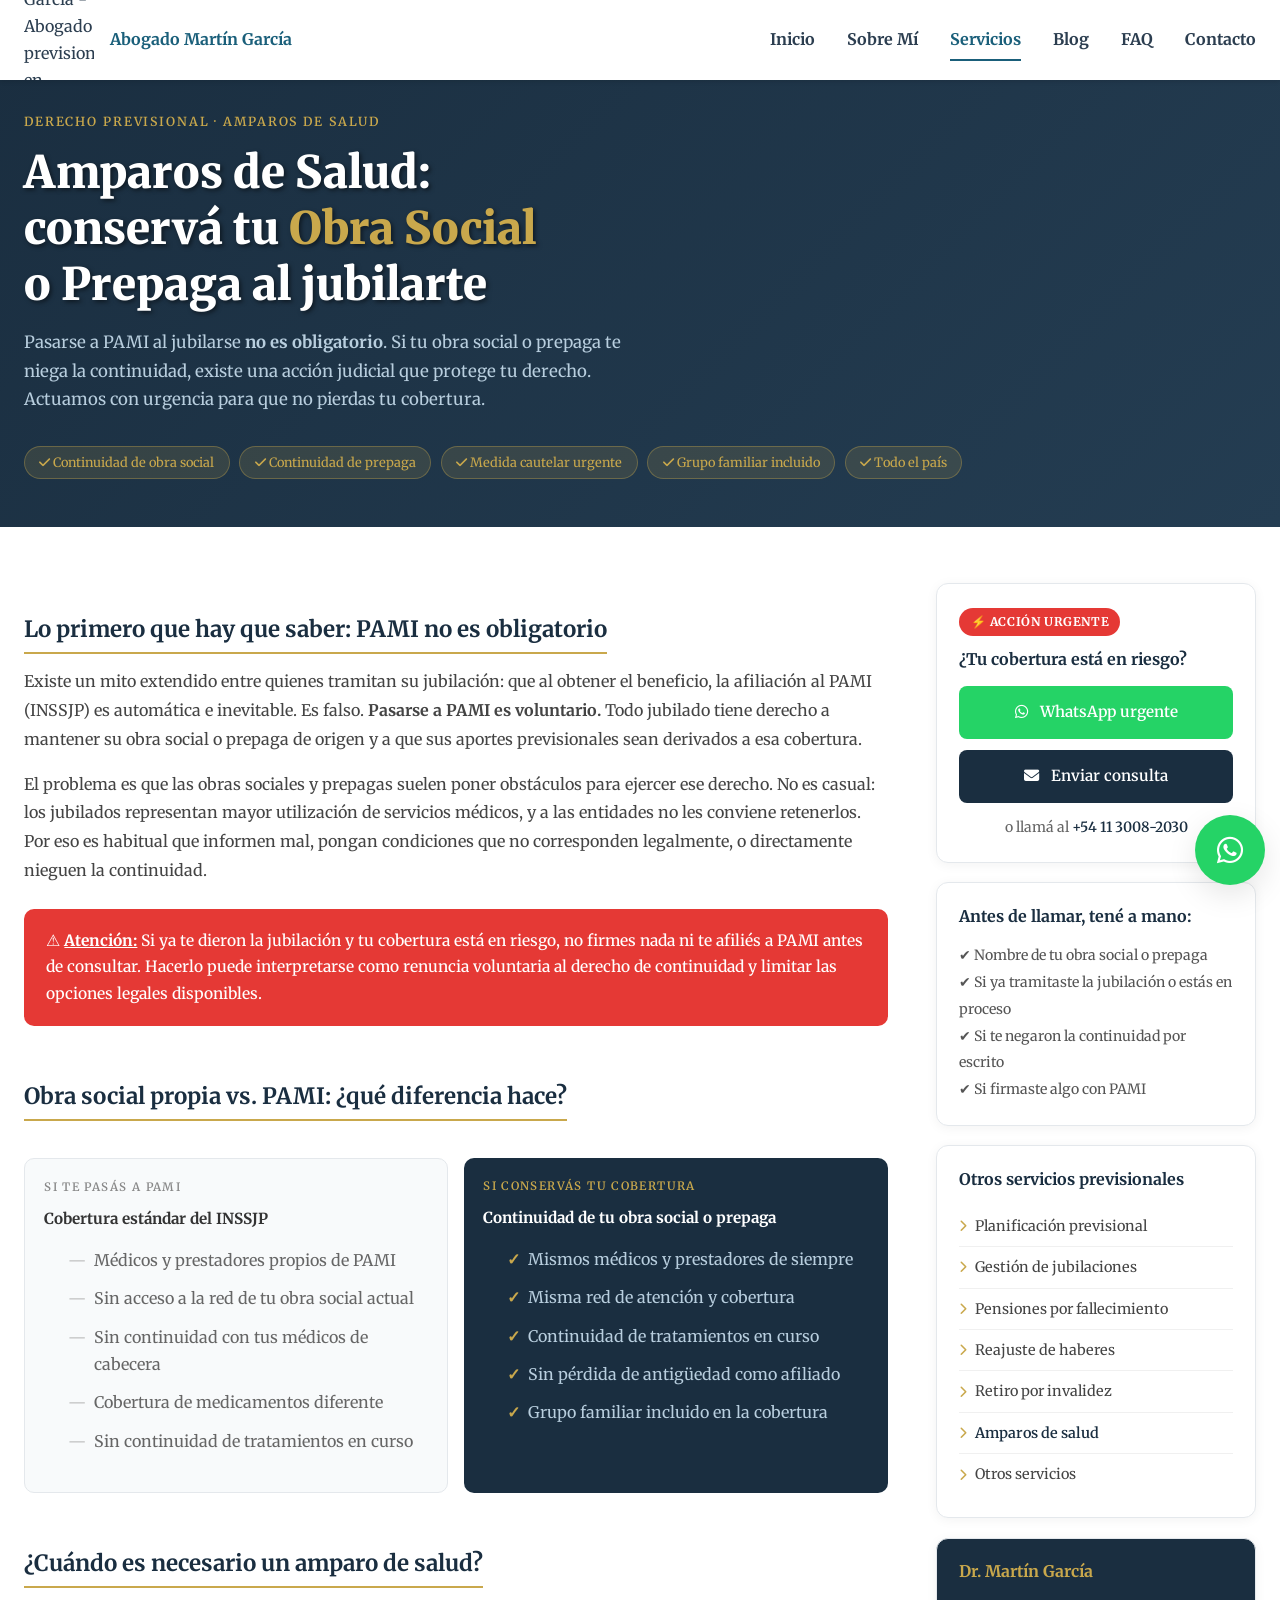
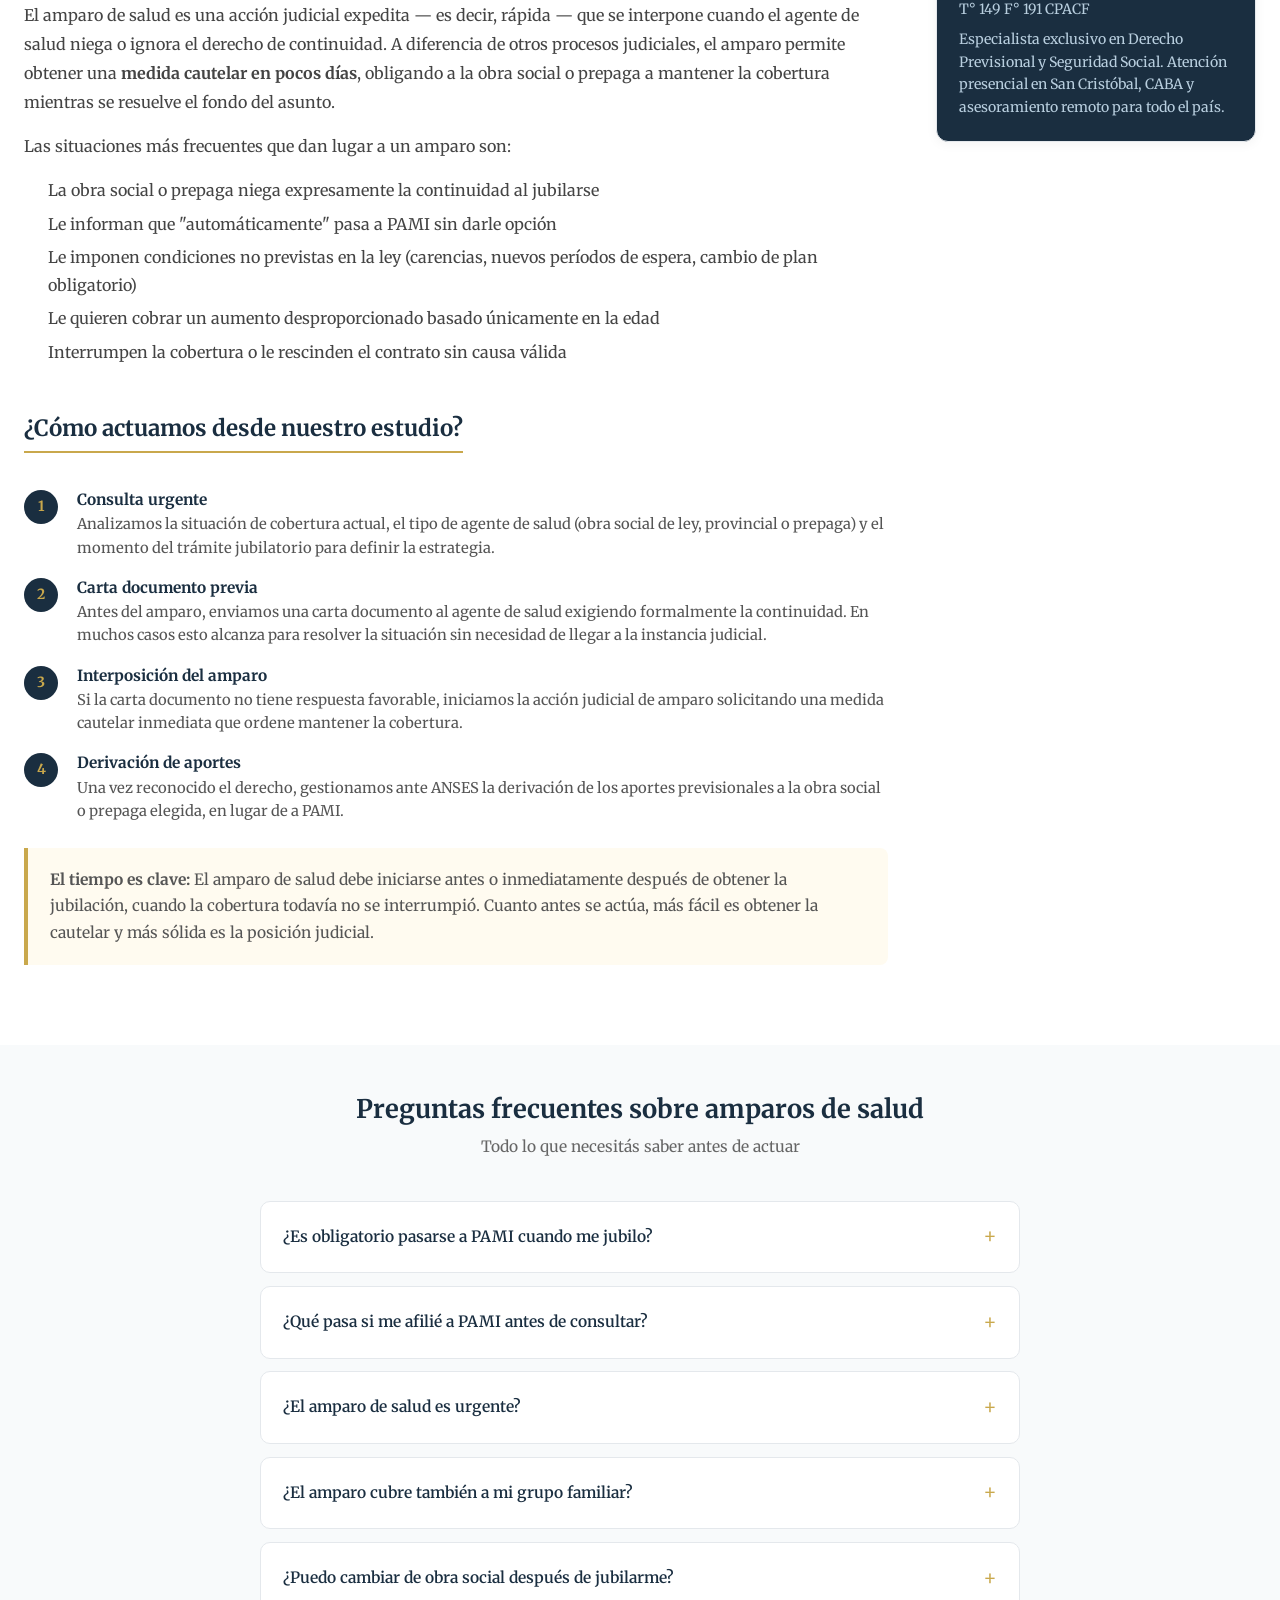
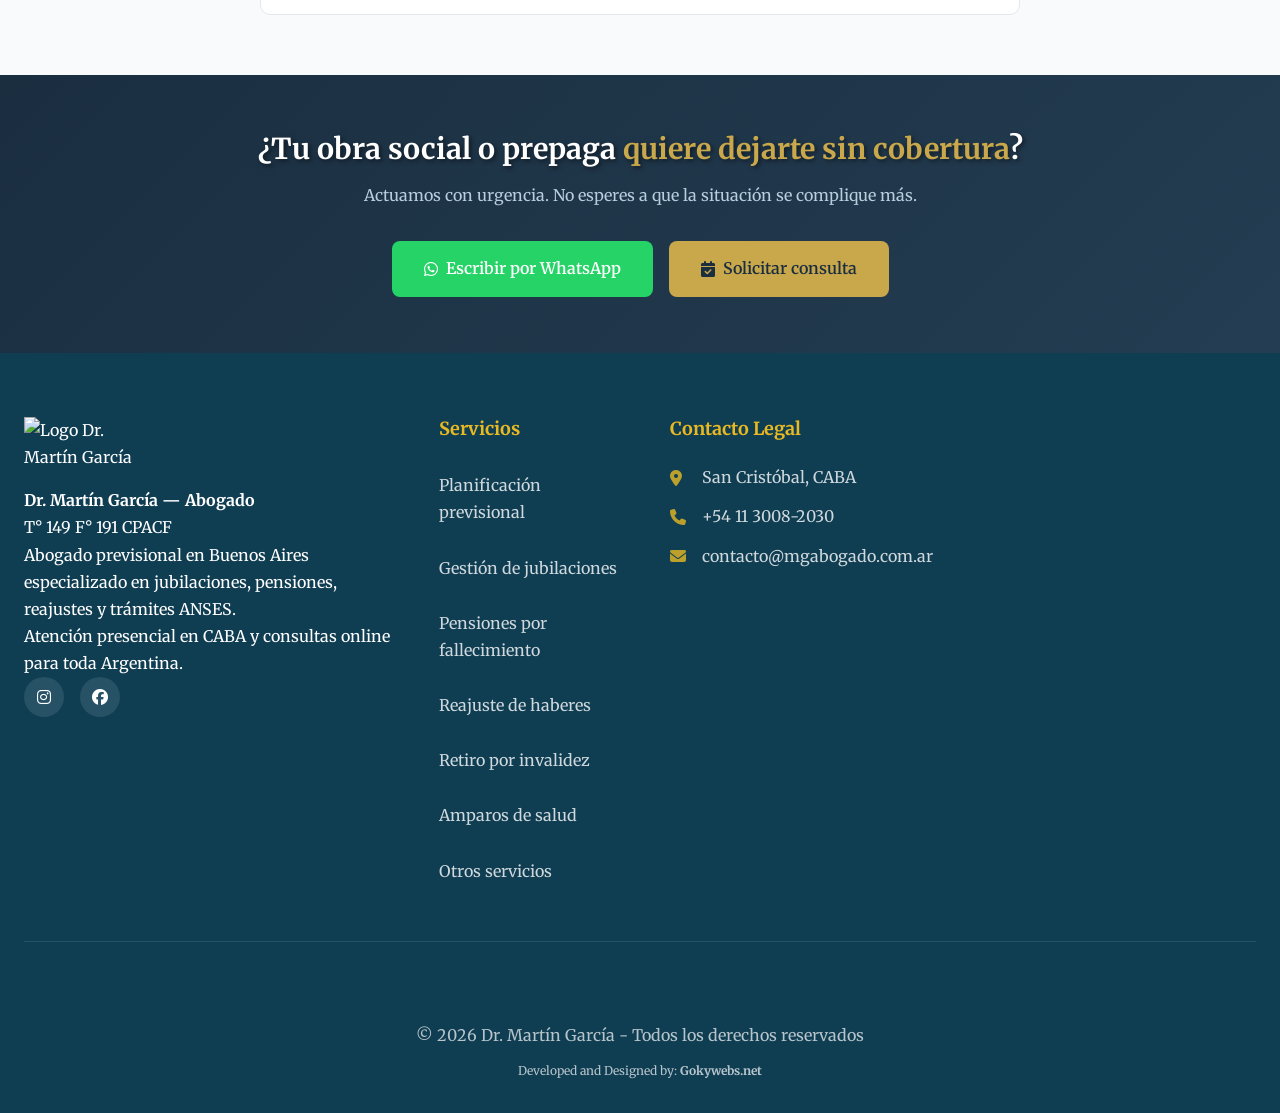
==== amparos-de-salud.html @ 27e60020 "Add files via upload" ====
<!DOCTYPE html>
<html lang="es">
<head>
    <!-- Google Tag Manager -->
    <script>(function(w,d,s,l,i){w[l]=w[l]||[];w[l].push({'gtm.start':
    new Date().getTime(),event:'gtm.js'});var f=d.getElementsByTagName(s)[0],
    j=d.createElement(s),dl=l!='dataLayer'?'&l='+l:'';j.async=true;j.src=
    'https://www.googletagmanager.com/gtm.js?id='+i+dl;f.parentNode.insertBefore(j,f);
    })(window,document,'script','dataLayer','GTM-MPMJT2L8');</script>
    <!-- End Google Tag Manager -->

    <meta charset="UTF-8">
    <meta name="viewport" content="width=device-width, initial-scale=1.0">

    <title>Amparo de Salud al Jubilarse | Mantener Obra Social o Prepaga - Dr. Martín García</title>
    <meta name="description" content="¿Te quieren pasar a PAMI obligatoriamente al jubilarte? No es obligatorio. El Dr. Martín García inicia amparos de salud para que conservés tu obra social o prepaga. CABA y todo el país.">
    <meta name="keywords" content="amparo salud jubilacion, mantener obra social jubilacion, no pasarse a PAMI, continuidad obra social jubilados, amparo prepaga jubilacion, abogado amparo salud Buenos Aires, derivacion aportes obra social jubilados">
    <meta name="author" content="Dr. Martín García">
    <meta name="robots" content="index, follow, max-image-preview:large">
    <meta name="geo.region" content="AR-C">
    <meta name="geo.placename" content="Buenos Aires">

    <meta property="og:title" content="Amparo de Salud al Jubilarse | Dr. Martín García - Abogado Previsional">
    <meta property="og:description" content="Pasarse a PAMI al jubilarse NO es obligatorio. Interponemos amparos de salud para que conservés tu obra social o prepaga. Actuamos con urgencia.">
    <meta property="og:type" content="website">
    <meta property="og:url" content="https://mgabogado.com.ar/amparos-de-salud">
    <meta property="og:locale" content="es_AR">
    <meta property="og:site_name" content="Dr. Martín García - Abogado Previsional">

    <link rel="canonical" href="https://mgabogado.com.ar/amparos-de-salud">
    <link rel="icon" type="image/x-icon" href="images/Logos/Martin Garcia Servicios Legales - Isotipo.ico">
    <link rel="apple-touch-icon" href="images/Logos/Martin Garcia Servicios Legales - Isotipo.png">
    <meta name="theme-color" content="#1A2E40">

    <script type="application/ld+json">
    {
      "@context": "https://schema.org",
      "@type": "Service",
      "name": "Amparos de Salud para Jubilados",
      "provider": {
        "@type": "LegalService",
        "name": "Dr. Martín García - Abogado Previsional",
        "url": "https://mgabogado.com.ar",
        "telephone": "+541130082030",
        "address": {
          "@type": "PostalAddress",
          "addressLocality": "Buenos Aires",
          "addressRegion": "CABA",
          "addressCountry": "AR"
        }
      },
      "serviceType": "Amparos de Salud — Continuidad de Obra Social o Prepaga al Jubilarse",
      "areaServed": "Argentina",
      "description": "Acciones judiciales de amparo para que los jubilados conserven su obra social o medicina prepaga de origen, evitando el traspaso obligatorio a PAMI."
    }
    </script>

    <script type="application/ld+json">
    {
      "@context": "https://schema.org",
      "@type": "FAQPage",
      "mainEntity": [
        {
          "@type": "Question",
          "name": "¿Es obligatorio pasarse a PAMI cuando me jubilo?",
          "acceptedAnswer": {
            "@type": "Answer",
            "text": "No. Pasarse a PAMI al jubilarse no es obligatorio. La afiliación al INSSJP (PAMI) es voluntaria. Todo jubilado tiene derecho a mantener su obra social o prepaga de origen y derivar sus aportes previsionales a esa cobertura, en lugar de a PAMI. Sin embargo, este derecho suele ser negado o ignorado por los agentes de salud, requiriendo en muchos casos una acción judicial de amparo para hacerlo efectivo."
          }
        },
        {
          "@type": "Question",
          "name": "¿Qué pasa si me afilié voluntariamente a PAMI antes de hacer el amparo?",
          "acceptedAnswer": {
            "@type": "Answer",
            "text": "Si ya firmaste voluntariamente la afiliación a PAMI, las opciones para revertir esa situación son más acotadas. Es fundamental no afiliarse a PAMI antes de consultar con un abogado, ya que hacerlo puede interpretarse como renuncia al derecho de continuidad en la obra social de origen."
          }
        },
        {
          "@type": "Question",
          "name": "¿El amparo de salud es urgente?",
          "acceptedAnswer": {
            "@type": "Answer",
            "text": "Sí. El amparo de salud es una acción judicial expedita que permite obtener una medida cautelar de forma rápida, ordenando al agente de salud mantener la afiliación mientras se sustancia el proceso. La urgencia es clave: cuanto antes se actúa, mejor. Si ya te dieron la jubilación y tu cobertura está en riesgo, hay que moverse de inmediato."
          }
        },
        {
          "@type": "Question",
          "name": "¿El amparo cubre también a mi grupo familiar?",
          "acceptedAnswer": {
            "@type": "Answer",
            "text": "Sí. El derecho de continuidad se extiende al grupo familiar a cargo del jubilado que estaba cubierto por la misma obra social o prepaga durante la etapa activa. El amparo puede incluir a cónyuge, hijos y otras personas a cargo que estaban afiliadas."
          }
        }
      ]
    }
    </script>

    <link rel="preload" as="image" href="images/Logo.webp">
    <link rel="stylesheet" href="styles.css">
    <link rel="preconnect" href="https://fonts.googleapis.com">
    <link rel="preconnect" href="https://fonts.gstatic.com" crossorigin>
    <link href="https://fonts.googleapis.com/css2?family=Merriweather:wght@300;400;700;900&display=swap" rel="stylesheet" media="print" onload="this.media='all'">
    <link rel="stylesheet" href="https://cdnjs.cloudflare.com/ajax/libs/font-awesome/6.4.0/css/all.min.css" media="print" onload="this.media='all'">

    <style>
        .breadcrumb { background:#f4f6f8; padding:.75rem 0; font-size:.85rem; color:#666; }
        .breadcrumb a { color:#1A2E40; text-decoration:none; }
        .breadcrumb a:hover { text-decoration:underline; }
        .breadcrumb span { margin:0 .4rem; color:#aaa; }

        .page-hero { background:linear-gradient(135deg,#1A2E40 0%,#243d52 100%); color:#fff; padding:4rem 0 3rem; }
        .page-hero__label { font-size:.78rem; letter-spacing:.15em; text-transform:uppercase; color:#C9A84C; font-weight:600; margin-bottom:.75rem; }
        .page-hero__title { font-family:'Merriweather',Georgia,serif; font-size:clamp(1.8rem,4vw,2.8rem); font-weight:900; line-height:1.25; margin-bottom:1rem; }
        .page-hero__title em { color:#C9A84C; font-style:normal; }
        .page-hero__desc { font-size:1.05rem; line-height:1.7; color:#b8cede; max-width:620px; margin-bottom:2rem; }
        .page-hero__badges { display:flex; flex-wrap:wrap; gap:.6rem; }
        .badge-item { background:rgba(201,168,76,.15); border:1px solid rgba(201,168,76,.35); color:#C9A84C; font-size:.8rem; padding:.3rem .9rem; border-radius:20px; }

        .page-content { padding:3.5rem 0; }
        .content-grid { display:grid; grid-template-columns:1fr 320px; gap:3rem; align-items:start; }
        @media(max-width:768px){ .content-grid{grid-template-columns:1fr;} .sidebar{order:-1;} }

        .article h2 { font-family:'Merriweather',Georgia,serif; font-size:1.4rem; font-weight:700; color:#1A2E40; margin:2rem 0 .8rem; padding-bottom:.5rem; border-bottom:2px solid #C9A84C; display:inline-block; }
        .article h3 { font-size:1.05rem; font-weight:700; color:#1A2E40; margin:1.5rem 0 .5rem; }
        .article p { font-size:1rem; line-height:1.8; color:#444; margin-bottom:1rem; }
        .article ul { margin:.5rem 0 1rem 1.2rem; color:#444; }
        .article ul li { font-size:1rem; line-height:1.7; margin-bottom:.4rem; padding-left:.3rem; }
        .article ul li::marker { color:#C9A84C; }

        .alerta-box { background:#e53935; border-radius:10px; padding:1.2rem 1.4rem; margin:1.5rem 0; }
        .alerta-box p { margin:0; color:#fff; font-size:.97rem; line-height:1.7; font-weight:500; }
        .alerta-box strong { color:#fff; text-decoration:underline; }

        .info-box { background:#f0f5f9; border-left:4px solid #1A2E40; padding:1.2rem 1.4rem; border-radius:0 8px 8px 0; margin:1.5rem 0; }
        .info-box p { margin:0; color:#333; font-size:.97rem; line-height:1.7; }
        .info-box strong { color:#1A2E40; }
        .warning-box { background:#fffbf0; border-left:4px solid #C9A84C; padding:1.2rem 1.4rem; border-radius:0 8px 8px 0; margin:1.5rem 0; }
        .warning-box p { margin:0; color:#555; font-size:.97rem; line-height:1.7; }

        /* Comparativa PAMI vs Obra social */
        .comparativa { display:grid; grid-template-columns:1fr 1fr; gap:1rem; margin:1.5rem 0; }
        @media(max-width:560px){ .comparativa{grid-template-columns:1fr;} }
        .comp-card { border-radius:10px; padding:1.2rem; }
        .comp-card--pami { background:#f8fafb; border:1px solid #e4e8ec; }
        .comp-card--os { background:#1A2E40; }
        .comp-label { font-size:.72rem; letter-spacing:.12em; text-transform:uppercase; font-weight:600; margin-bottom:.5rem; }
        .comp-card--pami .comp-label { color:#888; }
        .comp-card--os .comp-label { color:#C9A84C; }
        .comp-title { font-family:'Merriweather',Georgia,serif; font-size:.95rem; font-weight:700; margin-bottom:.8rem; }
        .comp-card--pami .comp-title { color:#333; }
        .comp-card--os .comp-title { color:#fff; }
        .comp-list { list-style:none; padding:0; margin:0; }
        .comp-list li { font-size:.88rem; line-height:1.75; padding:.15rem 0; display:flex; gap:.5rem; }
        .comp-card--pami .comp-list li { color:#666; }
        .comp-card--pami .comp-list li::before { content:"—"; color:#bbb; flex-shrink:0; }
        .comp-card--os .comp-list li { color:#b8cede; }
        .comp-card--os .comp-list li::before { content:"✓"; color:#C9A84C; flex-shrink:0; font-weight:700; }

        .steps { margin:1.5rem 0; }
        .step { display:flex; gap:1.2rem; margin-bottom:1.1rem; align-items:flex-start; }
        .step__num { min-width:34px; height:34px; background:#1A2E40; color:#C9A84C; border-radius:50%; display:flex; align-items:center; justify-content:center; font-weight:700; font-size:.88rem; flex-shrink:0; }
        .step__text h4 { font-size:.96rem; font-weight:700; color:#1A2E40; margin-bottom:.2rem; }
        .step__text p { font-size:.92rem; color:#555; line-height:1.6; margin:0; }

        .sidebar { display:flex; flex-direction:column; gap:1.2rem; position:sticky; top:100px; }
        .sidebar-card { background:#fff; border:1px solid #e4e8ec; border-radius:12px; padding:1.4rem; box-shadow:0 2px 12px rgba(0,0,0,.05); }
        .sidebar-card h4 { font-family:'Merriweather',Georgia,serif; font-size:1rem; font-weight:700; color:#1A2E40; margin-bottom:1rem; }
        .sidebar-card .btn-primary { display:block; background:#1A2E40; color:#fff; text-align:center; padding:.85rem; border-radius:8px; text-decoration:none; font-weight:600; font-size:.95rem; margin-bottom:.7rem; transition:background .2s; }
        .sidebar-card .btn-primary:hover { background:#243d52; }
        .sidebar-card .btn-wsp { display:block; background:#25D366; color:#fff; text-align:center; padding:.85rem; border-radius:8px; text-decoration:none; font-weight:600; font-size:.95rem; transition:background .2s; }
        .sidebar-card .btn-wsp:hover { background:#1ebe5a; }
        .sidebar-card .btn-wsp i, .sidebar-card .btn-primary i { margin-right:.5rem; }
        .sidebar-tel { text-align:center; margin-top:.8rem; font-size:.88rem; color:#666; }
        .sidebar-tel a { color:#1A2E40; font-weight:600; text-decoration:none; }
        .urgente-badge { background:#e53935; color:#fff; font-size:.75rem; font-weight:700; padding:.25rem .7rem; border-radius:20px; display:inline-block; margin-bottom:.8rem; letter-spacing:.05em; }

        .services-list { list-style:none; padding:0; margin:0; }
        .services-list li { padding:.5rem 0; border-bottom:1px solid #f0f0f0; font-size:.9rem; }
        .services-list li:last-child { border-bottom:none; }
        .services-list a { color:#444; text-decoration:none; display:flex; align-items:center; gap:.5rem; transition:color .2s; }
        .services-list a:hover { color:#1A2E40; }
        .services-list a i { color:#C9A84C; font-size:.75rem; }
        .services-list li.active a { color:#1A2E40; font-weight:600; }

        .faq-section { padding:3rem 0; background:#f8fafb; }
        .faq-section h2 { font-family:'Merriweather',Georgia,serif; font-size:1.6rem; color:#1A2E40; margin-bottom:.5rem; text-align:center; }
        .faq-subtitle { text-align:center; color:#666; margin-bottom:2.5rem; font-size:.97rem; }
        .faq-grid { max-width:760px; margin:0 auto; }
        details.faq-item { background:#fff; border:1px solid #e4e8ec; border-radius:10px; margin-bottom:.8rem; overflow:hidden; }
        details.faq-item summary { padding:1.1rem 1.4rem; font-weight:600; font-size:.97rem; color:#1A2E40; cursor:pointer; list-style:none; display:flex; justify-content:space-between; align-items:center; }
        details.faq-item summary::after { content:'+'; font-size:1.3rem; color:#C9A84C; font-weight:300; flex-shrink:0; }
        details.faq-item[open] summary::after { content:'−'; }
        details.faq-item p { padding:0 1.4rem 1.2rem; font-size:.95rem; color:#555; line-height:1.75; margin:0; }

        .cta-section { background:linear-gradient(135deg,#1A2E40,#243d52); color:#fff; padding:3.5rem 0; text-align:center; }
        .cta-section h2 { font-family:'Merriweather',Georgia,serif; font-size:1.8rem; margin-bottom:.8rem; }
        .cta-section h2 em { color:#C9A84C; font-style:normal; }
        .cta-section p { color:#b8cede; font-size:1rem; margin-bottom:2rem; }
        .cta-buttons { display:flex; gap:1rem; justify-content:center; flex-wrap:wrap; }
        .cta-buttons a { padding:.9rem 2rem; border-radius:8px; font-weight:600; font-size:1rem; text-decoration:none; display:inline-flex; align-items:center; gap:.5rem; transition:transform .2s; }
        .cta-buttons a:hover { transform:translateY(-2px); }
        .cta-btn-main { background:#C9A84C; color:#1A2E40; }
        .cta-btn-wsp { background:#25D366; color:#fff; }
    </style>
</head>
<body>
    <noscript><iframe src="https://www.googletagmanager.com/ns.html?id=GTM-MPMJT2L8" height="0" width="0" style="display:none;visibility:hidden"></iframe></noscript>

    <header class="header" id="header">
        <nav class="nav container">
            <div class="nav__brand">
                <img src="images/Logo.webp" alt="Dr. Martín García - Abogado previsional en Buenos Aires" class="nav__logo">
                <span class="nav__name">Abogado Martín García</span>
            </div>
            <div class="nav__menu" id="nav-menu">
                <ul class="nav__list">
                    <li class="nav__item"><a href="index.html#inicio" class="nav__link">Inicio</a></li>
                    <li class="nav__item"><a href="index.html#sobre-mi" class="nav__link">Sobre Mí</a></li>
                    <li class="nav__item"><a href="index.html#servicios" class="nav__link active-link">Servicios</a></li>
                    <li class="nav__item"><a href="https://blog.mgabogado.com.ar" target="_blank" rel="noopener noreferrer" class="nav__link">Blog</a></li>
                    <li class="nav__item"><a href="index.html#faq" class="nav__link">FAQ</a></li>
                    <li class="nav__item"><a href="index.html#contacto" class="nav__link">Contacto</a></li>
                </ul>
                <div class="nav__close" id="nav-close"><i class="fas fa-times"></i></div>
            </div>
            <div class="nav__toggle" id="nav-toggle"><i class="fas fa-bars"></i></div>
        </nav>
    </header>

    <div class="breadcrumb">
        <div class="container">
            <a href="index.html">Inicio</a>
            <span>›</span>
            <a href="index.html#servicios">Servicios</a>
            <span>›</span>
            Amparos de Salud
        </div>
    </div>

    <section class="page-hero">
        <div class="container">
            <p class="page-hero__label">Derecho Previsional · Amparos de Salud</p>
            <h1 class="page-hero__title" style="color: #ffffff; text-shadow: 2px 2px 4px rgba(0,0,0,0.5);">
            Amparos de Salud:<br>conservá tu <em>Obra Social</em><br>o Prepaga al jubilarte
        </h1>
            <p class="page-hero__desc">
                Pasarse a PAMI al jubilarse <strong>no es obligatorio</strong>. Si tu obra social o prepaga te niega la continuidad, existe una acción judicial que protege tu derecho. Actuamos con urgencia para que no pierdas tu cobertura.
            </p>
            <div class="page-hero__badges">
                <span class="badge-item"><i class="fas fa-check"></i> Continuidad de obra social</span>
                <span class="badge-item"><i class="fas fa-check"></i> Continuidad de prepaga</span>
                <span class="badge-item"><i class="fas fa-check"></i> Medida cautelar urgente</span>
                <span class="badge-item"><i class="fas fa-check"></i> Grupo familiar incluido</span>
                <span class="badge-item"><i class="fas fa-check"></i> Todo el país</span>
            </div>
        </div>
    </section>

    <section class="page-content">
        <div class="container">
            <div class="content-grid">

                <article class="article">

                    <h2>Lo primero que hay que saber: PAMI no es obligatorio</h2>
                    <p>
                        Existe un mito extendido entre quienes tramitan su jubilación: que al obtener el beneficio, la afiliación al PAMI (INSSJP) es automática e inevitable. Es falso. <strong>Pasarse a PAMI es voluntario.</strong> Todo jubilado tiene derecho a mantener su obra social o prepaga de origen y a que sus aportes previsionales sean derivados a esa cobertura.
                    </p>
                    <p>
                        El problema es que las obras sociales y prepagas suelen poner obstáculos para ejercer ese derecho. No es casual: los jubilados representan mayor utilización de servicios médicos, y a las entidades no les conviene retenerlos. Por eso es habitual que informen mal, pongan condiciones que no corresponden legalmente, o directamente nieguen la continuidad.
                    </p>

                    <div class="alerta-box">
                        <p>⚠ <strong>Atención:</strong> Si ya te dieron la jubilación y tu cobertura está en riesgo, no firmes nada ni te afiliés a PAMI antes de consultar. Hacerlo puede interpretarse como renuncia voluntaria al derecho de continuidad y limitar las opciones legales disponibles.</p>
                    </div>

                    <h2>Obra social propia vs. PAMI: ¿qué diferencia hace?</h2>

                    <div class="comparativa">
                        <div class="comp-card comp-card--pami">
                            <div class="comp-label">Si te pasás a PAMI</div>
                            <div class="comp-title">Cobertura estándar del INSSJP</div>
                            <ul class="comp-list">
                                <li>Médicos y prestadores propios de PAMI</li>
                                <li>Sin acceso a la red de tu obra social actual</li>
                                <li>Sin continuidad con tus médicos de cabecera</li>
                                <li>Cobertura de medicamentos diferente</li>
                                <li>Sin continuidad de tratamientos en curso</li>
                            </ul>
                        </div>
                        <div class="comp-card comp-card--os">
                            <div class="comp-label">Si conservás tu cobertura</div>
                            <div class="comp-title">Continuidad de tu obra social o prepaga</div>
                            <ul class="comp-list">
                                <li>Mismos médicos y prestadores de siempre</li>
                                <li>Misma red de atención y cobertura</li>
                                <li>Continuidad de tratamientos en curso</li>
                                <li>Sin pérdida de antigüedad como afiliado</li>
                                <li>Grupo familiar incluido en la cobertura</li>
                            </ul>
                        </div>
                    </div>

                    <h2>¿Cuándo es necesario un amparo de salud?</h2>
                    <p>
                        El amparo de salud es una acción judicial expedita — es decir, rápida — que se interpone cuando el agente de salud niega o ignora el derecho de continuidad. A diferencia de otros procesos judiciales, el amparo permite obtener una <strong>medida cautelar en pocos días</strong>, obligando a la obra social o prepaga a mantener la cobertura mientras se resuelve el fondo del asunto.
                    </p>
                    <p>Las situaciones más frecuentes que dan lugar a un amparo son:</p>
                    <ul>
                        <li>La obra social o prepaga niega expresamente la continuidad al jubilarse</li>
                        <li>Le informan que "automáticamente" pasa a PAMI sin darle opción</li>
                        <li>Le imponen condiciones no previstas en la ley (carencias, nuevos períodos de espera, cambio de plan obligatorio)</li>
                        <li>Le quieren cobrar un aumento desproporcionado basado únicamente en la edad</li>
                        <li>Interrumpen la cobertura o le rescinden el contrato sin causa válida</li>
                    </ul>

                    <h2>¿Cómo actuamos desde nuestro estudio?</h2>
                    <div class="steps">
                        <div class="step">
                            <div class="step__num">1</div>
                            <div class="step__text">
                                <h4>Consulta urgente</h4>
                                <p>Analizamos la situación de cobertura actual, el tipo de agente de salud (obra social de ley, provincial o prepaga) y el momento del trámite jubilatorio para definir la estrategia.</p>
                            </div>
                        </div>
                        <div class="step">
                            <div class="step__num">2</div>
                            <div class="step__text">
                                <h4>Carta documento previa</h4>
                                <p>Antes del amparo, enviamos una carta documento al agente de salud exigiendo formalmente la continuidad. En muchos casos esto alcanza para resolver la situación sin necesidad de llegar a la instancia judicial.</p>
                            </div>
                        </div>
                        <div class="step">
                            <div class="step__num">3</div>
                            <div class="step__text">
                                <h4>Interposición del amparo</h4>
                                <p>Si la carta documento no tiene respuesta favorable, iniciamos la acción judicial de amparo solicitando una medida cautelar inmediata que ordene mantener la cobertura.</p>
                            </div>
                        </div>
                        <div class="step">
                            <div class="step__num">4</div>
                            <div class="step__text">
                                <h4>Derivación de aportes</h4>
                                <p>Una vez reconocido el derecho, gestionamos ante ANSES la derivación de los aportes previsionales a la obra social o prepaga elegida, en lugar de a PAMI.</p>
                            </div>
                        </div>
                    </div>

                    <div class="warning-box">
                        <p><strong>El tiempo es clave:</strong> El amparo de salud debe iniciarse antes o inmediatamente después de obtener la jubilación, cuando la cobertura todavía no se interrumpió. Cuanto antes se actúa, más fácil es obtener la cautelar y más sólida es la posición judicial.</p>
                    </div>

                </article>

                <aside class="sidebar">
                    <div class="sidebar-card">
                        <div class="urgente-badge">⚡ ACCIÓN URGENTE</div>
                        <h4>¿Tu cobertura está en riesgo?</h4>
                        <a href="https://wa.me/541130082030?text=Hola%20Dr.%20García,%20necesito%20un%20amparo%20de%20salud%20para%20conservar%20mi%20obra%20social%20al%20jubilarme" target="_blank" rel="noopener noreferrer" class="btn-wsp">
                            <i class="fab fa-whatsapp"></i> WhatsApp urgente
                        </a>
                        <div style="height:.7rem;"></div>
                        <a href="index.html#contacto" class="btn-primary">
                            <i class="fas fa-envelope"></i> Enviar consulta
                        </a>
                        <p class="sidebar-tel">o llamá al <a href="tel:+541130082030">+54 11 3008-2030</a></p>
                    </div>

                    <div class="sidebar-card">
                        <h4>Antes de llamar, tené a mano:</h4>
                        <ul style="list-style:none;padding:0;margin:0;font-size:.88rem;color:#555;line-height:1.9;">
                            <li>✔ Nombre de tu obra social o prepaga</li>
                            <li>✔ Si ya tramitaste la jubilación o estás en proceso</li>
                            <li>✔ Si te negaron la continuidad por escrito</li>
                            <li>✔ Si firmaste algo con PAMI</li>
                        </ul>
                    </div>

                    <div class="sidebar-card">
                        <h4>Otros servicios previsionales</h4>
                        <ul class="services-list">
                            <li><a href="planificacion-previsional.html"><i class="fas fa-chevron-right"></i> Planificación previsional</a></li>
                            <li><a href="gestion-jubilaciones.html"><i class="fas fa-chevron-right"></i> Gestión de jubilaciones</a></li>
                            <li><a href="pensiones-por-fallecimiento.html"><i class="fas fa-chevron-right"></i> Pensiones por fallecimiento</a></li>
                            <li><a href="reajuste-de-haberes.html"><i class="fas fa-chevron-right"></i> Reajuste de haberes</a></li>
                            <li><a href="retiro-por-invalidez.html"><i class="fas fa-chevron-right"></i> Retiro por invalidez</a></li>
                            <li class="active"><a href="amparos-de-salud.html"><i class="fas fa-chevron-right"></i> Amparos de salud</a></li>
                            <li><a href="otros-servicios-previsionales.html"><i class="fas fa-chevron-right"></i> Otros servicios</a></li>
                        </ul>
                    </div>

                    <div class="sidebar-card" style="background:#1A2E40;color:#fff;">
                        <h4 style="color:#C9A84C;">Dr. Martín García</h4>
                        <p style="font-size:.88rem;color:#b8cede;line-height:1.6;margin-bottom:.5rem;">T° 149 F° 191 CPACF</p>
                        <p style="font-size:.88rem;color:#b8cede;line-height:1.6;">Especialista exclusivo en Derecho Previsional y Seguridad Social. Atención presencial en San Cristóbal, CABA y asesoramiento remoto para todo el país.</p>
                    </div>
                </aside>

            </div>
        </div>
    </section>

    <section class="faq-section">
        <div class="container">
            <h2>Preguntas frecuentes sobre amparos de salud</h2>
            <p class="faq-subtitle">Todo lo que necesitás saber antes de actuar</p>
            <div class="faq-grid">

                <details class="faq-item">
                    <summary>¿Es obligatorio pasarse a PAMI cuando me jubilo?</summary>
                    <p>No. La afiliación al INSSJP (PAMI) es voluntaria. Todo jubilado tiene derecho a mantener su obra social o prepaga de origen y derivar sus aportes previsionales a esa cobertura. Sin embargo, este derecho suele ser negado por los agentes de salud, requiriendo en muchos casos una acción judicial de amparo para hacerlo efectivo.</p>
                </details>

                <details class="faq-item">
                    <summary>¿Qué pasa si me afilié a PAMI antes de consultar?</summary>
                    <p>Si ya firmaste voluntariamente la afiliación a PAMI, las opciones para revertir esa situación son más acotadas. Es fundamental no afiliarse a PAMI antes de consultar con un abogado, ya que hacerlo puede interpretarse como renuncia al derecho de continuidad en la obra social o prepaga de origen.</p>
                </details>

                <details class="faq-item">
                    <summary>¿El amparo de salud es urgente?</summary>
                    <p>Sí. El amparo permite obtener una medida cautelar rápidamente, ordenando al agente de salud mantener la afiliación mientras se resuelve el proceso. La urgencia es clave: cuanto antes se actúa, más sólida es la posición y más fácil es obtener la cautelar.</p>
                </details>

                <details class="faq-item">
                    <summary>¿El amparo cubre también a mi grupo familiar?</summary>
                    <p>Sí. El derecho de continuidad se extiende al grupo familiar a cargo del jubilado que estaba cubierto por la misma obra social o prepaga durante la etapa activa. El amparo puede incluir a cónyuge, hijos y otras personas a cargo afiliadas.</p>
                </details>

                <details class="faq-item">
                    <summary>¿Puedo cambiar de obra social después de jubilarme?</summary>
                    <p>Sí, existe la posibilidad de opción de cambio de obra social una vez al año, pero el listado de obras sociales que aceptan jubilados es más acotado que durante la etapa activa. Asesoramos sobre las opciones disponibles en cada caso particular.</p>
                </details>

            </div>
        </div>
    </section>

    <section class="cta-section">
        <div class="container">
           <h2 style="color: #ffffff; text-shadow: 2px 2px 4px rgba(0,0,0,0.5);">
            ¿Tu obra social o prepaga <em>quiere dejarte sin cobertura</em>?
        </h2>
            <p>Actuamos con urgencia. No esperes a que la situación se complique más.</p>
            <div class="cta-buttons">
                <a href="https://wa.me/541130082030?text=Hola%20Dr.%20García,%20necesito%20un%20amparo%20de%20salud%20para%20conservar%20mi%20cobertura%20al%20jubilarme" target="_blank" rel="noopener noreferrer" class="cta-btn-wsp">
                    <i class="fab fa-whatsapp"></i> Escribir por WhatsApp
                </a>
                <a href="index.html#contacto" class="cta-btn-main">
                    <i class="fas fa-calendar-check"></i> Solicitar consulta
                </a>
            </div>
        </div>
    </section>

    <footer class="footer">
        <div class="container">
            <div class="footer__content">
                <div class="footer__brand">
                    <img src="images/Logo.webp" alt="Logo Dr. Martín García" class="footer__logo" loading="lazy">
                    <div class="footer__legal">
                        <p><strong>Dr. Martín García — Abogado</strong></p>
                        <p>T° 149 F° 191 CPACF</p>
                        <p>Abogado previsional en Buenos Aires especializado en jubilaciones, pensiones, reajustes y trámites ANSES.</p>
                        <p>Atención presencial en CABA y consultas online para toda Argentina.</p>
                    </div>
                    <div class="footer__social">
                        <a href="https://www.instagram.com/ab.martingarcia/" target="_blank" rel="noopener noreferrer" class="footer__social-link" title="Instagram"><i class="fab fa-instagram"></i></a>
                        <a href="https://www.facebook.com/AbogadoGarciaMartin/" target="_blank" rel="noopener noreferrer" class="footer__social-link" title="Facebook"><i class="fab fa-facebook"></i></a>
                    </div>
                </div>
                <div class="footer__links">
                    <h4 class="footer__title">Servicios</h4>
                    <ul class="footer__list">
                        <li><a href="planificacion-previsional.html" class="footer__link">Planificación previsional</a></li>
                        <li><a href="gestion-jubilaciones.html" class="footer__link">Gestión de jubilaciones</a></li>
                        <li><a href="pensiones-por-fallecimiento.html" class="footer__link">Pensiones por fallecimiento</a></li>
                        <li><a href="reajuste-de-haberes.html" class="footer__link">Reajuste de haberes</a></li>
                        <li><a href="retiro-por-invalidez.html" class="footer__link">Retiro por invalidez</a></li>
                        <li><a href="amparos-de-salud.html" class="footer__link">Amparos de salud</a></li>
                        <li><a href="otros-servicios-previsionales.html" class="footer__link">Otros servicios</a></li>
                    </ul>
                </div>
                <div class="footer__contact">
                    <h4 class="footer__title">Contacto Legal</h4>
                    <ul class="footer__list">
                        <li><i class="fas fa-map-marker-alt"></i> San Cristóbal, CABA</li>
                        <li><i class="fas fa-phone"></i> +54 11 3008-2030</li>
                        <li><i class="fas fa-envelope"></i> contacto@mgabogado.com.ar</li>
                    </ul>
                </div>
            </div>
            <div class="footer__bottom">
                <p>© 2026 Dr. Martín García - Todos los derechos reservados</p>
                <p class="footer__signature">Developed and Designed by: <a href="https://www.gokywebs.net" target="_blank" rel="noopener noreferrer">Gokywebs.net</a></p>
            </div>
        </div>
    </footer>

    <a href="https://wa.me/541130082030?text=Hola%20Dr.%20García,%20vi%20su%20página%20sobre%20amparos%20de%20salud%20y%20quería%20consultar"
       class="whatsapp-button" target="_blank" rel="noopener noreferrer"
       title="Consultar por WhatsApp" aria-label="WhatsApp Dr. Martín García">
        <i class="fab fa-whatsapp"></i>
    </a>

    <script src="script.js"></script>
    <script type="application/ld+json">
{
  "@context": "https://schema.org/",
  "@type": "BreadcrumbList",
  "itemListElement": [{
    "@type": "ListItem", "position": 1, "name": "Inicio", "item": "https://mgabogado.com.ar/index.html"
  },{
    "@type": "ListItem", "position": 2, "name": "Servicios", "item": "https://mgabogado.com.ar/index.html#servicios"
  },{
    "@type": "ListItem", "position": 3, "name": "Amparos de Salud", "item": "https://mgabogado.com.ar/amparos-de-salud.html"
  }]
}
</script>
</body>
</html>
---- styles.css ----
:root {
    /* Colores */
    --color-primary: #1a5f7a;
    --color-primary-light: #2c8ba8;
    --color-primary-dark: #0f3d52;
    --color-secondary: #e8b923;
    --color-text: #2c3e50;
    --color-text-light: #546e7a;
    --color-white: #ffffff;
    --color-light-bg: #f8f9fa;
    --color-border: #e0e0e0;
    --color-success: #4caf50;
    --color-error: #f44336;
    
    /* Tipografía */
    --font-family: 'Merriweather', serif;
    --font-size-xs: 0.75rem;
    --font-size-sm: 0.875rem;
    --font-size-base: 1rem;
    --font-size-lg: 1.125rem;
    --font-size-xl: 1.25rem;
    --font-size-2xl: 1.5rem;
    --font-size-3xl: 1.875rem;
    --font-size-4xl: 2.25rem;
    --font-size-5xl: 3rem;
    
    --font-weight-light: 300;
    --font-weight-normal: 400;
    --font-weight-bold: 700;
    --font-weight-black: 900;
    
    /* Espaciado */
    --spacing-xs: 0.5rem;
    --spacing-sm: 0.75rem;
    --spacing-md: 1rem;
    --spacing-lg: 1.5rem;
    --spacing-xl: 2rem;
    --spacing-2xl: 3rem;
    --spacing-3xl: 4rem;
    --spacing-4xl: 6rem;
    
    /* Sombras */
    --shadow-sm: 0 2px 4px rgba(0, 0, 0, 0.1);
    --shadow-md: 0 4px 6px rgba(0, 0, 0, 0.1);
    --shadow-lg: 0 10px 30px rgba(0, 0, 0, 0.1);
    --shadow-xl: 0 20px 40px rgba(0, 0, 0, 0.15);
    
    /* Transiciones */
    --transition-base: all 0.3s ease;
    --transition-slow: all 0.5s ease;
    
    /* Border radius */
    --radius-sm: 4px;
    --radius-md: 8px;
    --radius-lg: 12px;
    --radius-xl: 16px;
    --radius-full: 50%;
    
    /* Header */
    --header-height: 80px;
    
    /* Container */
    --container-width: 1400px;
}

* {
    margin: 0;
    padding: 0;
    box-sizing: border-box;
}

html {
    scroll-behavior: smooth;
    scroll-padding-top: var(--header-height);
}

/* Mejora adicional del smooth scroll */
@media (prefers-reduced-motion: no-preference) {
    html {
        scroll-behavior: smooth;
    }
}

body {
    font-family: var(--font-family);
    font-size: var(--font-size-base);
    font-weight: var(--font-weight-normal);
    color: var(--color-text);
    line-height: 1.7;
    background-color: var(--color-white);
    overflow-x: hidden;
}

h1, h2, h3, h4, h5, h6 {
    font-weight: var(--font-weight-bold);
    line-height: 1.3;
    color: var(--color-text);
}

a {
    text-decoration: none;
    color: inherit;
    transition: var(--transition-base);
}

img {
    max-width: 100%;
    height: auto;
    display: block;
}

ul {
    list-style: none;
}

button {
    border: none;
    outline: none;
    cursor: pointer;
    font-family: inherit;
    transition: var(--transition-base);
}

/* =============== UTILIDADES =============== */
.container {
    max-width: var(--container-width);
    margin: 0 auto;
    padding: 0 var(--spacing-lg);
}

.section__subtitle {
    display: inline-block;
    font-size: var(--font-size-sm);
    font-weight: var(--font-weight-bold);
    color: var(--color-primary);
    text-transform: uppercase;
    letter-spacing: 2px;
    margin-bottom: var(--spacing-md);
}

.section__title {
    font-size: var(--font-size-4xl);
    font-weight: var(--font-weight-black);
    margin-bottom: var(--spacing-lg);
    color: var(--color-text);
}

.section__description {
    font-size: var(--font-size-lg);
    color: var(--color-text-light);
    max-width: 700px;
    margin: 0 auto;
}

.section__header {
    text-align: center;
    margin-bottom: var(--spacing-3xl);
}

/* Botones */
.btn {
    display: inline-flex;
    align-items: center;
    gap: var(--spacing-sm);
    padding: var(--spacing-md) var(--spacing-xl);
    border-radius: var(--radius-lg);
    font-weight: var(--font-weight-bold);
    font-size: var(--font-size-base);
    transition: var(--transition-base);
    cursor: pointer;
}

.btn--primary {
    background-color: var(--color-primary);
    color: var(--color-white);
    box-shadow: var(--shadow-md);
}

.btn--primary:hover {
    background-color: var(--color-primary-dark);
    transform: translateY(-2px);
    box-shadow: var(--shadow-lg);
}

.btn--secondary {
    background-color: transparent;
    color: var(--color-primary);
    border: 2px solid var(--color-primary);
}

.btn--secondary:hover {
    background-color: var(--color-primary);
    color: var(--color-white);
}

.btn--full {
    width: 100%;
    justify-content: center;
}

/* =============== HEADER =============== */
.header {
    position: fixed;
    top: 0;
    left: 0;
    width: 100%;
    max-width: 100vw;
    background-color: var(--color-white);
    box-shadow: var(--shadow-sm);
    z-index: 1000;
    transition: var(--transition-base);
    overflow-x: hidden;
}

.header.scroll-header {
    box-shadow: var(--shadow-md);
}

.nav {
    height: var(--header-height);
    display: flex;
    align-items: center;
    justify-content: space-between;
}

.nav__brand {
    display: flex;
    align-items: center;
    gap: var(--spacing-md);
}

.nav__logo {
    width: 70px;
    height: auto;
}

.nav__name {
    font-size: var(--font-size-l);
    font-weight: var(--font-weight-bold);
    color: var(--color-primary);
}

.nav__menu {
    display: flex;
    align-items: center;
}

.nav__list {
    display: flex;
    gap: var(--spacing-xl);
}

.nav__link {
    font-weight: var(--font-weight-bold);
    color: var(--color-text);
    position: relative;
    padding: var(--spacing-sm) 0;
}

.nav__link::after {
    content: '';
    position: absolute;
    bottom: 0;
    left: 0;
    width: 0;
    height: 2px;
    background-color: var(--color-primary);
    transition: var(--transition-base);
}

.nav__link:hover::after,
.nav__link.active-link::after {
    width: 100%;
}

.nav__link:hover,
.nav__link.active-link {
    color: var(--color-primary);
}

.nav__toggle,
.nav__close {
    display: none;
    font-size: var(--font-size-2xl);
    cursor: pointer;
    color: var(--color-primary);
}

/* =============== HERO =============== */
.hero {
    height: 80vh;
    display: flex;
    align-items: center;
    justify-content: center;
    padding-top: var(--header-height);
    background: linear-gradient(135deg, rgba(26, 95, 122, 0.03) 0%, rgba(26, 95, 122, 0.08) 100%);
    overflow: hidden;
}

.hero::before {
    content: '';
    position: absolute;
    top: -50%;
    right: -20%;
    width: 70%;
    height: 150%;
    background: radial-gradient(circle, rgba(26, 95, 122, 0.1) 0%, transparent 70%);
    animation: float 20s ease-in-out infinite;
}

@keyframes float {
    0%, 100% { transform: translate(0, 0) rotate(0deg); }
    50% { transform: translate(-30px, 30px) rotate(5deg); }
}

.hero__container {
    display: grid;
    grid-template-columns: 40% 60%;
    gap: var(--spacing-2xl);
    align-items: center;
    position: relative;
    z-index: 1;
    max-width: 100%;
    padding: 0 50px;
}

.hero__text {
    padding-right: 0;
    display: flex;
    flex-direction: column;
    align-items: center;
    justify-content: center;
    text-align: center;
}

.hero__title {
    display: flex;
    flex-direction: column;
    margin-bottom: var(--spacing-lg);
}

.hero__title-main {
    font-size: 2.5rem;
    font-weight: var(--font-weight-black);
    color: var(--color-primary);
    line-height: 1.1;
    margin-bottom: var(--spacing-xs);
}

.hero__title-sub {
    font-size: var(--font-size-2xl);
    font-weight: var(--font-weight-light);
    color: var(--color-text-light);
}

.hero__description {
    font-size: var(--font-size-lg);
    color: var(--color-text-light);
    margin-bottom: var(--spacing-2xl);
    line-height: 1.8;
}

.hero__buttons {
    display: flex;
    gap: var(--spacing-lg);
    flex-wrap: wrap;
}

.hero__image {
    position: relative;
    border-radius: 24px;
}

.hero__image-wrapper {
    border-radius: var(--radius-xl);
    overflow: hidden;
    box-shadow: var(--shadow-xl);
    height: 550px;
    border-radius: 60px;
}

.hero__image-wrapper img {
    width: 100%;
    height: 100%;
    object-fit: cover;
    border-radius: 24px;
    transition: var(--transition-slow);
}

.hero__image-wrapper:hover img {
    transform: scale(1.05);
}

.hero__image-decoration {
    position: absolute;
    top: -20px;
    right: -20px;
    width: 200px;
    height: 200px;
    border: 3px solid var(--color-primary);
    border-radius: var(--radius-xl);
    z-index: -1;
}

.hero__scroll {
    position: absolute;
    bottom: var(--spacing-2xl);
    left: 50%;
    transform: translateX(-50%);
}

.hero__scroll-link {
    display: flex;
    align-items: center;
    justify-content: center;
    width: 40px;
    height: 40px;
    background-color: var(--color-white);
    border-radius: var(--radius-full);
    box-shadow: var(--shadow-md);
    color: var(--color-primary);
    font-size: var(--font-size-xl);
    animation: bounce 2s infinite;
}

@keyframes bounce {
    0%, 100% { transform: translateY(0); }
    50% { transform: translateY(10px); }
}

/* =============== PRACTICE AREAS =============== */
.practice-areas {
    padding: var(--spacing-3xl) 0;
    background-color: var(--color-white);
}

.practice-areas__grid {
    display: grid;
    grid-template-columns: repeat(4, 1fr);
    gap: var(--spacing-xl);
}

.practice-card {
    text-align: center;
    padding: var(--spacing-xl);
    background-color: var(--color-white);
    border-radius: var(--radius-lg);
    box-shadow: var(--shadow-sm);
    transition: var(--transition-base);
    border: 1px solid var(--color-border);
}

.practice-card:hover {
    transform: translateY(-10px);
    box-shadow: var(--shadow-lg);
    border-color: var(--color-primary);
}

.practice-card__icon {
    width: 80px;
    height: 80px;
    margin: 0 auto var(--spacing-lg);
    background: linear-gradient(135deg, var(--color-primary), var(--color-primary-light));
    border-radius: var(--radius-full);
    display: flex;
    align-items: center;
    justify-content: center;
    color: var(--color-white);
    font-size: var(--font-size-3xl);
    transition: var(--transition-base);
}

.practice-card:hover .practice-card__icon {
    transform: rotate(360deg);
}

.practice-card__title {
    font-size: var(--font-size-xl);
    font-weight: var(--font-weight-bold);
    margin-bottom: var(--spacing-sm);
    color: var(--color-primary);
}

.practice-card__text {
    color: var(--color-text-light);
    font-size: var(--font-size-sm);
}

/* =============== ABOUT =============== */
.about {
    padding: var(--spacing-4xl) 0;
    background: linear-gradient(to bottom, var(--color-white), var(--color-light-bg));
}

.about__wrapper {
    display: grid;
    grid-template-columns: 1fr 1fr;
    gap: var(--spacing-3xl);
    align-items: center;
}

.about__image {
    position: relative;
}

.about__image img {
    width: 100%;
    height: auto;
    border-radius: var(--radius-xl);
    box-shadow: var(--shadow-lg);
}

.about__experience {
    position: absolute;
    bottom: var(--spacing-xl);
    right: var(--spacing-xl);
    background-color: var(--color-primary);
    color: var(--color-white);
    padding: var(--spacing-xl);
    border-radius: var(--radius-lg);
    text-align: center;
    box-shadow: var(--shadow-lg);
    animation: pulse 2s infinite;
}

@keyframes pulse {
    0%, 100% { transform: scale(1); }
    50% { transform: scale(1.05); }
}

.about__experience-number {
    font-size: var(--font-size-4xl);
    font-weight: var(--font-weight-black);
    line-height: 1;
}

.about__experience-text {
    font-size: var(--font-size-sm);
    margin-top: var(--spacing-xs);
}

.about__content {
    padding-left: var(--spacing-xl);
}

.about__text {
    font-size: var(--font-size-lg);
    color: var(--color-text-light);
    margin-bottom: var(--spacing-lg);
}

.about__features {
    margin: var(--spacing-2xl) 0;
}

.about__feature {
    display: flex;
    align-items: center;
    gap: var(--spacing-md);
    margin-bottom: var(--spacing-md);
    padding: var(--spacing-md);
    background-color: var(--color-white);
    border-radius: var(--radius-md);
    box-shadow: var(--shadow-sm);
    transition: var(--transition-base);
}

.about__feature:hover {
    transform: translateX(10px);
    box-shadow: var(--shadow-md);
}

.about__feature i {
    color: var(--color-primary);
    font-size: var(--font-size-xl);
}

.about__feature span {
    font-weight: var(--font-weight-bold);
    color: var(--color-text);
}

.about__cta {
    font-size: var(--font-size-lg);
    font-style: italic;
    color: var(--color-primary);
    margin-top: var(--spacing-xl);
    padding: var(--spacing-lg);
    background-color: rgba(26, 95, 122, 0.05);
    border-left: 4px solid var(--color-primary);
    border-radius: var(--radius-md);
}

/* =============== SERVICES =============== */
.services {
    padding: 80px 0;
    background-color: var(--color-light-bg);
}

.services__grid {
    display: grid;
    grid-template-columns: repeat(2, 1fr);
    gap: var(--spacing-2xl);
}

.service-card {
    background-color: var(--color-white);
    border-radius: var(--radius-xl);
    overflow: hidden;
    box-shadow: var(--shadow-md);
    transition: none;
}

.services__grid > .service-card-link:last-child {
    grid-column: 1 / -1;
    justify-self: center;
    width: 50%;
}
.service-card:hover {
    box-shadow: var(--shadow-xl);
    max-height: 500px;
    transition: all 0.4s ease;
    cursor: pointer;
}

.service-card__image {
    position: relative;
    height: 250px;
    overflow: hidden;
}

.service-card__image img {
    width: 100%;
    height: 100%;
    object-fit: cover;
    transition: none;
}

.service-card:hover .service-card__image img {
    transition: all 0.6s ease-in;
}

.service-card__overlay {
    position: absolute;
    top: 0;
    left: 0;
    width: 100%;
    height: 100%;
    background: linear-gradient(to bottom, transparent, rgba(26, 95, 122, 0.541));
    display: flex;
    align-items: flex-end;
    justify-content: center;
    padding: var(--spacing-xl);
    opacity: 1;
    transition: none;
}
.service-card__overlay i{
    font-size: var(--font-size-5xl);
    color: var(--color-white);
}

.service-card:hover .service-card__overlay {
    opacity: 0;
    display: none;
    transition: opacity 0.4s ease-in;
}

.service-card:hover .service-card__image img {
    display: none;
}

.service-card__content {
    padding: var(--spacing-2xl);
    transition: none;
}

.service-card:hover .service-card__content {
    transform: translateY(-250px);
    transition: transform 0.5s ease-in;
}

.service-card__title {
    font-size: var(--font-size-2xl);
    font-weight: var(--font-weight-bold);
    color: var(--color-primary);
    margin-bottom: var(--spacing-md);
    transition: none;
}

.service-card:hover .service-card__title {
    transition: color 0.3s ease-in;
}

.service-card__description {
    font-size: var(--font-size-base);
    color: var(--color-text-light);
    line-height: 1.7;
    margin-bottom: var(--spacing-lg);
    transition: none;
}

.service-card:hover .service-card__description {
    transition: color 0.3s ease-in;
}

.service-card__list {
    list-style: none;
    max-height: 0;
    opacity: 0;
    overflow: hidden;
    transition: none;
}

.service-card:hover .service-card__list {
    max-height: 500px;
    opacity: 1;
    transition: all 0.5s ease-in;
}

.service-card__list li {
    display: flex;
    align-items: center;
    gap: var(--spacing-sm);
    padding: var(--spacing-sm) 0;
    color: var(--color-text);
    border-bottom: 1px solid var(--color-border);
    transition: var(--transition-base);
}

.service-card__list li:last-child {
    border-bottom: none;
}

.service-card__list li:hover {
    color: var(--color-primary);
    padding-left: var(--spacing-sm);
}

.service-card__list i {
    color: var(--color-primary);
    font-size: var(--font-size-sm);
}

/* =============== WHY US =============== */
.why-us {
    padding: 80px 0;
    background: linear-gradient(135deg, var(--color-primary) 0%, var(--color-primary-dark) 100%);
    color: var(--color-white);
}

.why-us .section__subtitle {
    color: var(--color-secondary);
}

.why-us .section__title {
    color: var(--color-white);
}

.why-us__wrapper {
    display: grid;
    grid-template-columns: 1fr 1fr;
    gap: var(--spacing-3xl);
    align-items: center;
}

.why-us__text {
    font-size: var(--font-size-lg);
    margin-bottom: var(--spacing-2xl);
    opacity: 0.9;
}

.why-us__items {
    display: grid;
    gap: var(--spacing-lg);
}

.why-us__item {
    display: flex;
    gap: var(--spacing-lg);
    padding: var(--spacing-lg);
    background-color: rgba(255, 255, 255, 0.1);
    border-radius: var(--radius-lg);
    backdrop-filter: blur(10px);
    transition: var(--transition-base);
}

.why-us__item:hover {
    background-color: rgba(255, 255, 255, 0.15);
    transform: translateX(10px);
}

.why-us__item-icon {
    width: 60px;
    height: 60px;
    flex-shrink: 0;
    background-color: var(--color-secondary);
    border-radius: var(--radius-lg);
    display: flex;
    align-items: center;
    justify-content: center;
    font-size: var(--font-size-2xl);
    color: var(--color-primary-dark);
}

.why-us__item-content h4 {
    font-size: var(--font-size-xl);
    font-weight: var(--font-weight-bold);
    margin-bottom: var(--spacing-xs);
    color: var(--color-white);
}

.why-us__item-content p {
    opacity: 0.9;
}

.why-us__stats {
    display: grid;
    grid-template-columns: 1fr;
    gap: var(--spacing-xl);
}

.stat-card {
    background-color: rgba(255, 255, 255, 0.1);
    backdrop-filter: blur(10px);
    padding: var(--spacing-2xl);
    border-radius: var(--radius-xl);
    text-align: center;
    border: 2px solid rgba(255, 255, 255, 0.2);
    transition: var(--transition-base);
}

.stat-card:hover {
    background-color: rgba(255, 255, 255, 0.15);
    transform: scale(1.05);
}

.stat-card__icon {
    font-size: var(--font-size-3xl);
    margin-bottom: var(--spacing-md);
    color: var(--color-secondary);
}

.stat-card__number {
    font-size: var(--font-size-5xl);
    font-weight: var(--font-weight-black);
    margin-bottom: var(--spacing-sm);
    color: var(--color-white);
}

.stat-card__text {
    font-size: var(--font-size-base);
    opacity: 0.9;
}

/* =============== CONTACT =============== */
.contact {
    padding: 80px 0;
    background-color: var(--color-white);
}

.contact__wrapper {
    display: grid;
    grid-template-columns: 2fr 1.5fr;
    gap: var(--spacing-3xl);
    margin-bottom: var(--spacing-3xl);
}

.contact__info {
    order: 2;
}

.contact__form {
    order: 1;
}

.contact__info-card {
    display: flex;
    gap: var(--spacing-lg);
    padding: var(--spacing-xl);
    background-color: var(--color-light-bg);
    border-radius: var(--radius-lg);
    margin-bottom: var(--spacing-lg);
    transition: var(--transition-base);
}

.contact__info-card:hover {
    background-color: var(--color-primary);
    color: var(--color-white);
    transform: translateX(-10px);
}

.contact__info-card:hover .contact__info-icon {
    background-color: var(--color-white);
    color: var(--color-primary);
}

.contact__info-card:hover a {
    color: var(--color-white);
}

.contact__info-icon {
    width: 50px;
    height: 50px;
    flex-shrink: 0;
    background-color: var(--color-primary);
    color: var(--color-white);
    border-radius: var(--radius-lg);
    display: flex;
    align-items: center;
    justify-content: center;
    font-size: var(--font-size-xl);
    transition: var(--transition-base);
}

.contact__info-content h4 {
    font-size: var(--font-size-lg);
    font-weight: var(--font-weight-bold);
    margin-bottom: var(--spacing-xs);
}

.contact__info-content p {
    color: var(--color-text-light);
}

.contact__info-content a:hover {
    color: var(--color-primary);
}

.contact__social {
    margin-top: var(--spacing-xl);
    text-align: center;
}

.contact__social h4 {
    font-size: var(--font-size-lg);
    font-weight: var(--font-weight-bold);
    margin-bottom: var(--spacing-md);
}

.social__links {
    display: flex;
    gap: var(--spacing-md);
    justify-content: center;
}

.social__link {
    width: 50px;
    height: 50px;
    background-color: var(--color-primary);
    color: var(--color-white);
    border-radius: var(--radius-full);
    display: flex;
    align-items: center;
    justify-content: center;
    font-size: var(--font-size-xl);
    transition: var(--transition-base);
}

.social__link:hover {
    background-color: var(--color-primary-dark);
    transform: translateY(-5px);
}

/* Formulario */
.contact__form {
    background-color: var(--color-light-bg);
    padding: var(--spacing-2xl);
    border-radius: var(--radius-xl);
    box-shadow: var(--shadow-md);
    display: grid;
    grid-template-columns: repeat(2, 1fr);
    gap: var(--spacing-lg);
}

.form__group {
    display: flex;
    flex-direction: column;
}

.form__group--full {
    grid-column: 1 / -1;
}

.form__label {
    font-weight: var(--font-weight-bold);
    margin-bottom: var(--spacing-sm);
    color: var(--color-text);
}

.form__input,
.form__textarea {
    padding: var(--spacing-md);
    border: 2px solid var(--color-border);
    border-radius: var(--radius-md);
    font-family: inherit;
    font-size: var(--font-size-base);
    transition: var(--transition-base);
    background-color: var(--color-white);
}

.form__input:focus,
.form__textarea:focus {
    outline: none;
    border-color: var(--color-primary);
    box-shadow: 0 0 0 3px rgba(26, 95, 122, 0.1);
}

.form__textarea {
    resize: vertical;
    min-height: 120px;
}

.form__message {
    grid-column: 1 / -1;
    padding: var(--spacing-md);
    border-radius: var(--radius-md);
    text-align: center;
    font-weight: var(--font-weight-bold);
    display: none;
}

.form__message.success {
    display: block;
    background-color: rgba(76, 175, 80, 0.1);
    color: var(--color-success);
    border: 2px solid var(--color-success);
}

.form__message.error {
    display: block;
    background-color: rgba(244, 67, 54, 0.1);
    color: var(--color-error);
    border: 2px solid var(--color-error);
}

/* Mapa */
.contact__map {
    border-radius: var(--radius-xl);
    overflow: hidden;
    box-shadow: var(--shadow-lg);
}

.contact__map iframe {
    width: 100%;
    filter: grayscale(20%);
    transition: var(--transition-base);
}

.contact__map iframe:hover {
    filter: grayscale(0%);
}

/* =============== FOOTER =============== */
.footer {
    background-color: var(--color-primary-dark);
    color: var(--color-white);
    padding: var(--spacing-3xl) 0 var(--spacing-xl);
}

.footer__content {
    display: grid;
    grid-template-columns: 2fr 1fr 1fr 1.5fr;
    gap: var(--spacing-2xl);
    margin-bottom: var(--spacing-2xl);
    padding-bottom: var(--spacing-2xl);
    border-bottom: 1px solid rgba(255, 255, 255, 0.1);
}

.footer__logo {
    width: 120px;
    margin-bottom: var(--spacing-md);
}

.footer__text {
    opacity: 0.8;
    margin-bottom: var(--spacing-lg);
}

.footer__social {
    display: flex;
    gap: var(--spacing-md);
}

.footer__social-link {
    width: 40px;
    height: 40px;
    background-color: rgba(255, 255, 255, 0.1);
    border-radius: var(--radius-full);
    display: flex;
    align-items: center;
    justify-content: center;
    transition: var(--transition-base);
}

.footer__social-link:hover {
    background-color: var(--color-secondary);
    transform: translateY(-5px);
}

.footer__title {
    font-size: var(--font-size-lg);
    font-weight: var(--font-weight-bold);
    margin-bottom: var(--spacing-lg);
    color: var(--color-secondary);
}

.footer__list {
    display: flex;
    flex-direction: column;
    gap: var(--spacing-sm);
}

.footer__list li {
    opacity: 0.8;
    transition: var(--transition-base);
}

.footer__list li:hover {
    opacity: 1;
    transform: translateX(5px);
}

.footer__link {
    display: block;
    padding: var(--spacing-xs) 0;
}

.footer__link:hover {
    color: var(--color-secondary);
}

.footer__contact li {
    display: flex;
    align-items: center;
    gap: var(--spacing-sm);
}

.footer__contact i {
    color: var(--color-secondary);
    width: 20px;
}

.footer__bottom {
    text-align: center;
    padding-top: var(--spacing-xl);
    opacity: 0.7;
}

.footer__signature {
    margin-top: var(--spacing-sm);
    font-size: var(--font-size-xs);
}

.footer__signature a {
    color: inherit;
    transition: var(--transition-base);
    font-weight: var(--font-weight-bold);
}

.footer__signature a:hover {
    color: var(--color-secondary);
}

/* =============== BOTONES FLOTANTES =============== */
.scroll-top {
    position: fixed;
    bottom: var(--spacing-xl);
    left: var(--spacing-xl);
    width: 50px;
    height: 50px;
    background-color: var(--color-primary);
    color: var(--color-white);
    border-radius: var(--radius-full);
    display: flex;
    align-items: center;
    justify-content: center;
    font-size: var(--font-size-xl);
    box-shadow: var(--shadow-lg);
    opacity: 0;
    visibility: hidden;
    transition: var(--transition-base);
    z-index: 999;
}

.scroll-top.show {
    opacity: 1;
    visibility: visible;
}

.scroll-top:hover {
    background-color: var(--color-primary-dark);
    transform: translateY(-5px);
}

.whatsapp-button {
    position: fixed;
    bottom: 15px;
    right: 15px;
    width: 70px;
    height: 70px;
    background-color: #25D366;
    color: var(--color-white);
    border-radius: var(--radius-full);
    display: flex;
    align-items: center;
    justify-content: center;
    font-size: var(--font-size-3xl);
    box-shadow: var(--shadow-lg);
    z-index: 999;
    animation: whatsapp-pulse 2s infinite;
}

@keyframes whatsapp-pulse {
    0%, 100% {
        box-shadow: 0 0 0 0 rgba(37, 211, 102, 0.7);
    }
    50% {
        box-shadow: 0 0 0 15px rgba(37, 211, 102, 0);
    }
}

.whatsapp-button:hover {
    transform: scale(1.1);
}

/* =============== ANIMACIONES AOS =============== */
[data-aos] {
    opacity: 0;
    transition-property: transform, opacity;
}

[data-aos].aos-animate {
    opacity: 1;
}

[data-aos="fade-up"] {
    transform: translateY(50px);
}

[data-aos="fade-up"].aos-animate {
    transform: translateY(0);
}

[data-aos="fade-right"] {
    transform: translateX(-50px);
}

[data-aos="fade-right"].aos-animate {
    transform: translateX(0);
}

[data-aos="fade-left"] {
    transform: translateX(50px);
}

[data-aos="fade-left"].aos-animate {
    transform: translateX(0);
}

/* =============== RESPONSIVE =============== */
@media screen and (max-width: 1024px) {
    :root {
        --font-size-5xl: 2.5rem;
        --font-size-4xl: 2rem;
        --font-size-3xl: 1.75rem;
    }

    .hero__container {
        grid-template-columns: 1fr;
        text-align: center;
    }

    .hero__text {
        padding-right: 0;
    }

    .hero__buttons {
        justify-content: center;
    }

    .hero__image {
        order: -1;
        max-width: 400px;
        margin: 0 auto;
    }

    .practice-areas__grid {
        grid-template-columns: repeat(2, 1fr);
    }

    .about__wrapper {
        grid-template-columns: 1fr;
    }

    .about__content {
        padding-left: 0;
    }

    .services__grid {
        grid-template-columns: 1fr;
    }

    .service-card:nth-child(7) {
        max-width: 100%;
    }

    .why-us__wrapper {
        grid-template-columns: 1fr;
    }

    .contact__wrapper {
        grid-template-columns: 1fr;
    }

    .footer__content {
        grid-template-columns: repeat(2, 1fr);
    }
}

@media screen and (max-width: 768px) {
    :root {
        --header-height: 70px;
        --font-size-5xl: 2rem;
        --font-size-4xl: 1.75rem;
        --spacing-4xl: 3rem;
        --spacing-3xl: 2rem;
    }

    /* HEADER Y NAV MEJORADO */
    .nav {
        padding: 0;
    }

    .nav__brand {
        padding-left: var(--spacing-md);
    }

    .nav__toggle {
        padding-right: var(--spacing-md);
    }

    .nav__logo {
        width: 60px;
    }

    .nav__name {
        font-size: var(--font-size-sm);
        white-space: nowrap;
    }

    .nav__menu {
        position: fixed;
        top: 0;
        right: -100%;
        width: 80%;
        max-width: 100%;
        height: 150vh;
        background: linear-gradient(135deg, var(--color-primary-dark), var(--color-primary));
        box-shadow: -4px 0 20px rgba(0, 0, 0, 0.2);
        padding: var(--spacing-4xl) var(--spacing-xl);
        transition: right 0.4s ease;
        z-index: 100;
    }

    .nav__menu.show-menu {
        right: 0;
    }

    .nav__list {
        flex-direction: column;
        gap: var(--spacing-xl);
        margin-top: var(--spacing-2xl);
    }

    .nav__link {
        color: var(--color-white);
        font-size: var(--font-size-lg);
        padding: var(--spacing-md) 0;
        display: block;
    }

    .nav__link::after {
        background-color: var(--color-white);
    }

    .nav__toggle {
        display: block;
        font-size: 1.5rem;
        z-index: 99;
    }

    .nav__close {
        display: block;
        position: absolute;
        top: var(--spacing-xl);
        right: var(--spacing-xl);
        font-size: 1.8rem;
        color: var(--color-white);
    }

    /* HERO SECTION MEJORADO */
    .hero {
        min-height: 100vh;
        padding: calc(var(--header-height) + var(--spacing-xl)) 0 var(--spacing-2xl);
    }

    .hero__container {
        padding: 0;
        gap: var(--spacing-xl);
    }

    .hero__text {
        padding: 0 var(--spacing-lg);
        text-align: center;
    }

    .hero__image {
        margin: 0;
        max-width: 100%;
        order: -1;
    }

    .hero__image-wrapper {
        width: calc(100% - 2 * var(--spacing-lg));
        margin: 0 auto;
        border-radius: var(--radius-lg);
        height: 300px;
    }

    .hero__image-wrapper img {
        object-fit: cover;
        height: 100%;
    }

    .hero__image-decoration {
        display: none;
    }

    .hero__title-main {
        font-size: 2rem;
    }

    .hero__title-sub {
        font-size: 1.2rem;
    }

    .hero__description {
        font-size: var(--font-size-base);
        margin-bottom: var(--spacing-lg);
    }

    .hero__buttons {
        gap: var(--spacing-md);
        justify-content: center;
        flex-wrap: wrap;
    }

    .hero__scroll {
        display: none;
    }

    /* PRACTICE AREAS */
    .practice-areas__grid {
        grid-template-columns: 1fr;
        gap: var(--spacing-lg);
    }

    .practice-card {
        padding: var(--spacing-lg);
    }

    .practice-card__icon {
        width: 60px;
        height: 60px;
        font-size: var(--font-size-2xl);
    }

    /* SERVICES */
    .service-card {
        margin-bottom: 40px;
    }
    .service-card:hover .service-card__content {
        transform: translateY(-300px);
    }
    .service-card:nth-child(7) {
        max-width: 100%;
    }

    /* ABOUT */
    .about__experience {
        bottom: var(--spacing-md);
        right: var(--spacing-md);
        padding: var(--spacing-md);
    }

    .about__experience-number {
        font-size: var(--font-size-3xl);
    }

    /* CONTACT WRAPPER MEJORADO */
    .contact__wrapper {
        gap: var(--spacing-2xl);
    }

    .contact__info-card {
        padding: var(--spacing-lg);
        margin-bottom: var(--spacing-md);
    }

    .contact__info-icon {
        width: 45px;
        height: 45px;
        font-size: var(--font-size-lg);
    }

    .contact__info-content h4 {
        font-size: var(--font-size-base);
    }

    .contact__info-content p {
        font-size: var(--font-size-sm);
    }

    .contact__form {
        grid-template-columns: 1fr;
        padding: var(--spacing-xl);
    }

    .form__input,
    .form__textarea {
        font-size: var(--font-size-base);
    }

    /* FOOTER MEJORADO */
    .footer {
        padding: var(--spacing-2xl) 0 var(--spacing-lg);
    }

    .footer__content {
        grid-template-columns: 1fr;
        gap: var(--spacing-2xl);
        text-align: center;
    }
    .footer__contact li {
        justify-content: center;
        text-align: center;
    }
    .footer__links{
        margin-bottom: 20px;
    }

    .footer__brand {
        margin-bottom: var(--spacing-lg);
    }

    .footer__logo {
        width: 120px;
        margin: 0 auto var(--spacing-md);
    }

    .footer__text {
        font-size: var(--font-size-lg);
    }

    .footer__social {
        justify-content: center;
    }

    .footer__title {
        font-size: var(--font-size-xl);
        margin-bottom: var(--spacing-md);
    }

    .footer__list {
        font-size: var(--font-size-lg);
    }

    .footer__bottom {
        font-size: var(--font-size-xs);
        padding-top: var(--spacing-lg);
    }

    /* BOTONES FLOTANTES */
    .whatsapp-button {
        width: 55px;
        height: 55px;
        font-size: 1.8rem;
        bottom: 15px;
        right: 15px;
    }

    .scroll-top {
        width: 45px;
        height: 45px;
    }
}

@media screen and (max-width: 480px) {
    :root {
        --font-size-5xl: 1.75rem;
        --font-size-4xl: 1.5rem;
        --font-size-3xl: 1.4rem;
        --spacing-2xl: 1.5rem;
        --spacing-xl: 1.25rem;
    }

    .container {
        padding: 0 var(--spacing-md);
        width: 100%;
        overflow: hidden;
    }

    /* HEADER */
    .nav__name {
        font-size: var(--font-size-xs);
    }
    .nav__logo {
        width: 50px;
    }

    /* HERO */
    .hero {
        padding: calc(var(--header-height) + var(--spacing-md)) 0 var(--spacing-xl);
    }

    .hero__image-wrapper {
        height: 250px;
        margin: 0 var(--spacing-md);
        border-radius: var(--radius-md);
    }

    .hero__text {
        padding: 0 var(--spacing-md);
    }

    .hero__title-main {
        font-size: 1.75rem;
    }

    .hero__title-sub {
        font-size: 1rem;
    }

    .hero__description {
        font-size: var(--font-size-sm);
        margin-bottom: var(--spacing-md);
    }

    .hero__buttons {
        flex-direction: column;
        width: 100%;
    }

    .btn {
        width: 100%;
        justify-content: center;
        padding: var(--spacing-md) var(--spacing-lg);
        font-size: var(--font-size-sm);
    }

    /* SECTIONS */
    .section__title {
        font-size: var(--font-size-3xl);
    }

    .section__subtitle {
        font-size: var(--font-size-xs);
    }

    .section__description {
        font-size: var(--font-size-sm);
    }
    .service-card:hover{
        max-height: 550px;
    }
    .service-card:hover .service-card__content {
    transform: translateY(-240px);
    }
    .service-card__title {
        font-size: 1.3rem;
    }

    /* PRACTICE CARDS */
    .practice-card__icon {
        width: 50px;
        height: 50px;
        font-size: var(--font-size-xl);
    }

    .practice-card__title {
        font-size: var(--font-size-lg);
    }

    /* ABOUT */
    .about__experience {
        padding: var(--spacing-sm);
    }

    .about__experience-number {
        font-size: var(--font-size-2xl);
    }

    .about__experience-text {
        font-size: var(--font-size-xs);
    }

    /* WHY US */
    .why-us__item {
        flex-direction: column;
        text-align: center;
        padding: var(--spacing-lg);
    }

    .why-us__item-icon {
        width: 50px;
        height: 50px;
        font-size: var(--font-size-xl);
    }

    .stat-card {
        padding: var(--spacing-lg);
    }

    .stat-card__number {
        font-size: var(--font-size-4xl);
    }

    /* CONTACT */
    .contact__form {
        padding: var(--spacing-lg);
    }

    .contact__info-card {
        padding: var(--spacing-md);
    }

    /* FOOTER */
    .footer__content {
        gap: var(--spacing-xl);
    
    }
    /* BOTONES FLOTANTES */
    .whatsapp-button,
    .scroll-top {
        width: 50px;
        height: 50px;
        font-size: 1.5rem;
    }

    .whatsapp-button {
        left: 10px;
        bottom: 10px;
    }

    .scroll-top {
        left: 65px;
        bottom: 10px;
    }
}

/* --- CONFIGURACIÓN MÓVIL OPTIMIZADA --- */

@media screen and (max-width: 768px) {
    /* 1. Ocultar sección de Logros (Why Us) */
    .why-us {
        display: none !important;
    }

    /* 2. Ocultar listas de servicios para acortar tarjetas */
    .service-card__list {
        display: none !important;
    }

    /* 3. Asegurar que las tarjetas ocupen el ancho total y no tengan efectos molestos en móvil */
    .service-card {
        width: 100% !important;
        transform: none !important;
        padding-bottom: 15px !important;
    }
    
    .service-card:hover {
        transform: none !important;
        box-shadow: var(--shadow-md) !important;
    }

    .service-card:hover .service-card__content {
        transform: translateY(0) !important;
    }
    
    /* 4. Ajustar el grid de servicios para que no quede fino */
    .services__grid {
        grid-template-columns: 1fr !important;
        gap: 20px !important;
        padding: 0 15px !important;
    }
}
/* --- CORRECCION SERVICIOS FINOS --- */
.services__grid > .service-card-link:last-child {
    grid-column: 1 / -1 !important;
    max-width: 100% !important;
    width: 100% !important;
    margin: 0 auto;
}
/* --- FAQ CON ESTILO --- */
.faq {
    margin-top: 60px;
    padding: 0 15px;
}
.faq__item {
    margin-bottom: 1.5rem !important; /* Espacio entre preguntas */
    padding: 1.5rem !important;        /* Espacio interno */
    border-radius: 12px;
    background: #ffffff;
    box-shadow: var(--shadow-sm);
    border: 1px solid var(--color-border);
}
.faq__item summary {
    cursor: pointer;
    font-weight: 700;
    font-size: 1.1rem;
    color: var(--color-primary);
    list-style: none; /* Quita el triángulo por defecto si molesta */
}
.faq__item p {
    margin-top: 1rem;
    line-height: 1.8;
    color: var(--color-text-light);
}

/* --- CORRECCIONES MÓVIL (Logros, Listas, Tarjetas) --- */
@media screen and (max-width: 768px) {
    /* Ocultar secciones innecesarias en móvil */
    .why-us, .service-card__list {
        display: none !important;
    }

    /* Arreglar tarjetas de servicios */
    .services__grid {
        grid-template-columns: 1fr !important;
        gap: 20px !important;
        padding: 0 15px !important;
    }

    .service-card {
        width: 100% !important;
        transform: none !important;
        padding-bottom: 15px !important;
    }
    
    .service-card:hover {
        transform: none !important;
        box-shadow: var(--shadow-md) !important;
    }

    .service-card:hover .service-card__content {
        transform: translateY(0) !important;
    }
    
    /* Arreglar la tarjeta finita */
    .services__grid > .service-card-link:last-child {
        grid-column: 1 / -1 !important;
        max-width: 100% !important;
    }
}
/* --- Ajuste específico para la tarjeta final --- */
@media screen and (min-width: 769px) {
    .services__grid > .service-card-link:last-child {
        grid-column: span 1 !important; 
        max-width: 100% !important;
        width: 100% !important;
        margin: 0;
    }
}
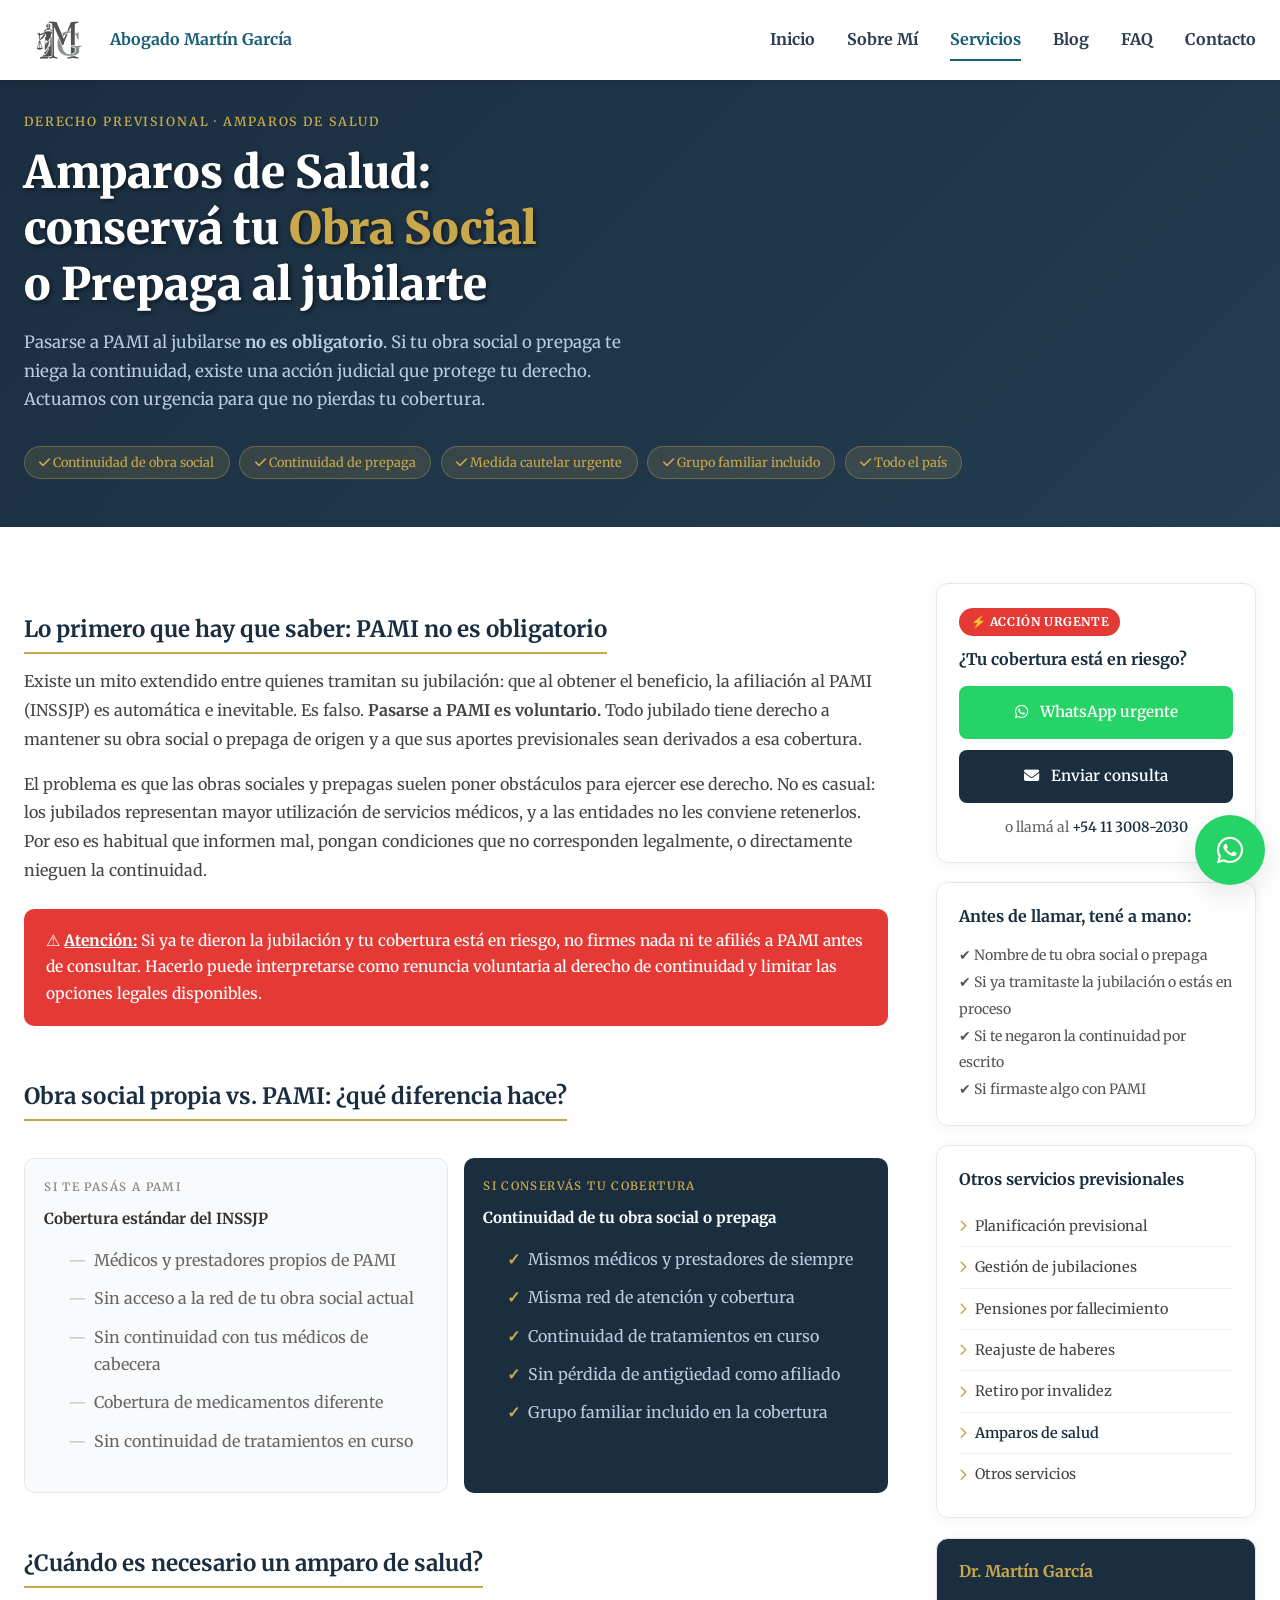
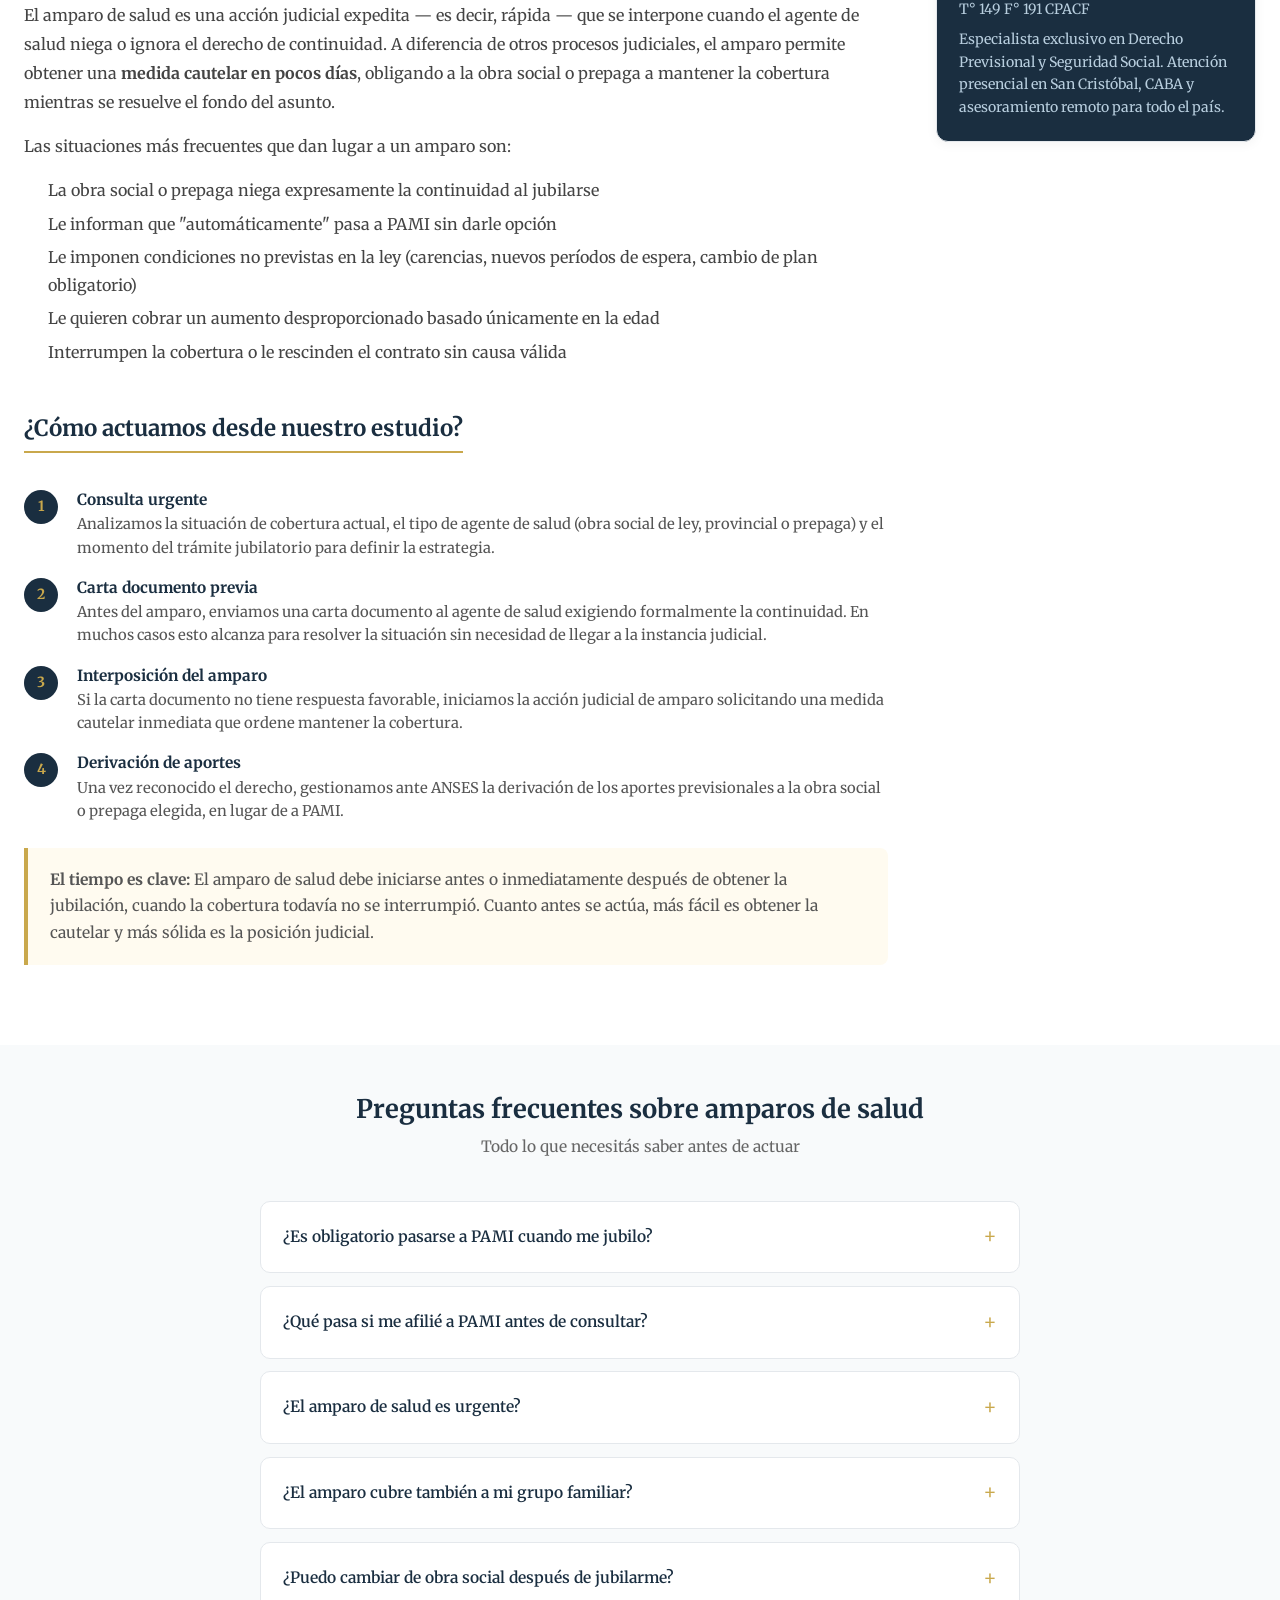
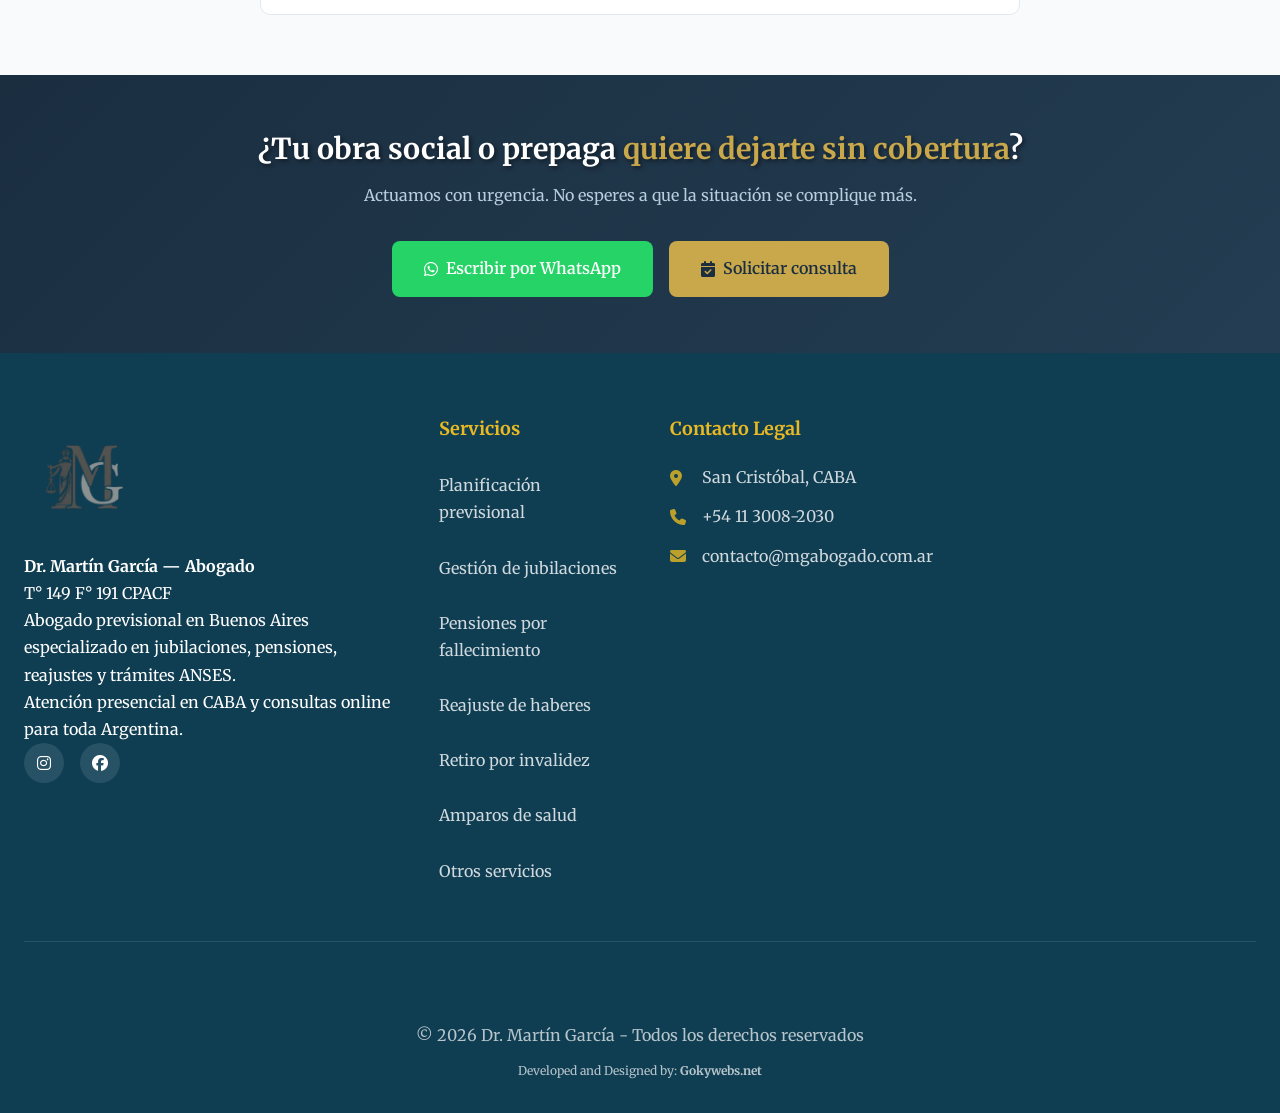
==== commit 99f4ad71: "Add related posts section to amparos-de-salud.html Added a related posts section with dynamic blog p" ====
--- a/amparos-de-salud.html
+++ b/amparos-de-salud.html
@@ -435,7 +435,16 @@
             </div>
         </div>
     </section>
-
+<section class="related-posts-section">
+
+    <div
+        id="blog-posts"
+        data-label="Amparos de Salud"
+        data-title="Artículos sobre amparos de salud"
+        data-limit="3">
+    </div>
+
+</section>
     <section class="cta-section">
         <div class="container">
            <h2 style="color: #ffffff; text-shadow: 2px 2px 4px rgba(0,0,0,0.5);">
@@ -504,7 +513,9 @@
     </a>
 
     <script src="script.js"></script>
+    <script src="blog-feed.js"></script>
     <script type="application/ld+json">
+        
 {
   "@context": "https://schema.org/",
   "@type": "BreadcrumbList",
--- a/styles.css
+++ b/styles.css
@@ -1870,4 +1870,109 @@
         width: 100% !important;
         margin: 0;
     }
-}+}
+.related-title{
+    font-size:2rem;
+    font-weight:700;
+    color:#1a5f7a;
+    text-align:center;
+    margin-bottom:40px;
+    position:relative;
+}
+
+.related-title::after{
+    content:"";
+    display:block;
+    width:80px;
+    height:4px;
+    background:#e8b923;
+    margin:15px auto 0;
+    border-radius:999px;
+}
+
+
+.related-card{
+
+    background:#fff;
+
+    border-radius:18px;
+
+    overflow:hidden;
+
+    box-shadow:0 10px 25px rgba(0,0,0,.08);
+
+    transition:.3s;
+
+}
+
+.related-card:hover{
+
+    transform:translateY(-8px);
+
+}
+
+.related-card img {
+    width: 100%;
+    height: 220px;
+    object-fit: cover;
+    object-position: center;
+    /* Eliminamos las líneas de image-rendering */
+    image-rendering: auto; 
+    -webkit-backface-visibility: visible;
+}
+
+.related-content{
+
+    padding:25px;
+
+}
+
+.related-date{
+
+    font-size:.9rem;
+
+    color:#888;
+
+}
+
+.related-content h3{
+
+    margin:15px 0;
+
+    color:#1a5f7a;
+
+}
+
+.related-content p{
+
+    color:#666;
+
+    line-height:1.7;
+
+    margin-bottom:20px;
+
+}
+
+.related-button{
+
+    font-weight:bold;
+
+    color:#1a5f7a;
+
+}
+
+.related-button:hover{
+
+    color:#e8b923;
+
+}
+.related-grid{
+    display:grid;
+    grid-template-columns:repeat(auto-fill,minmax(380px,380px));
+    justify-content:center;
+    gap:30px;
+}
+
+.related-card{
+    width:100%;
+}
